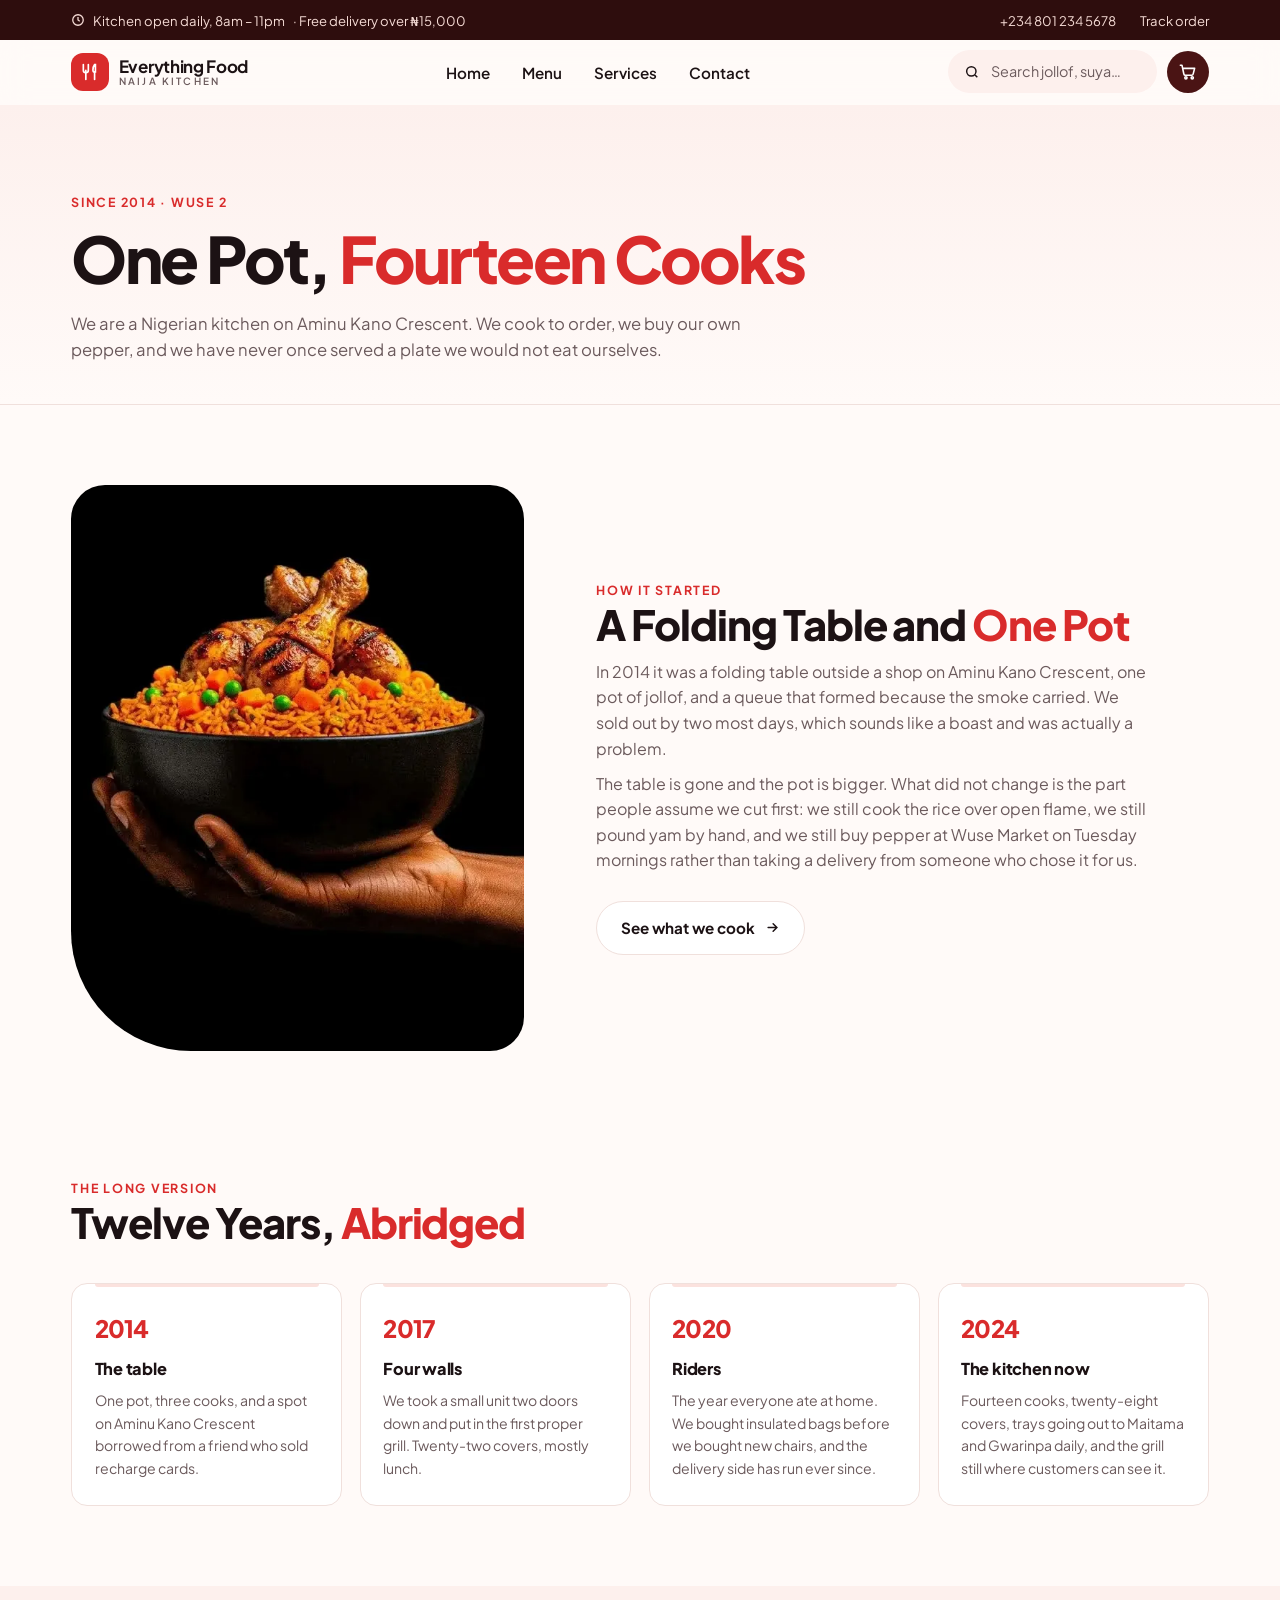
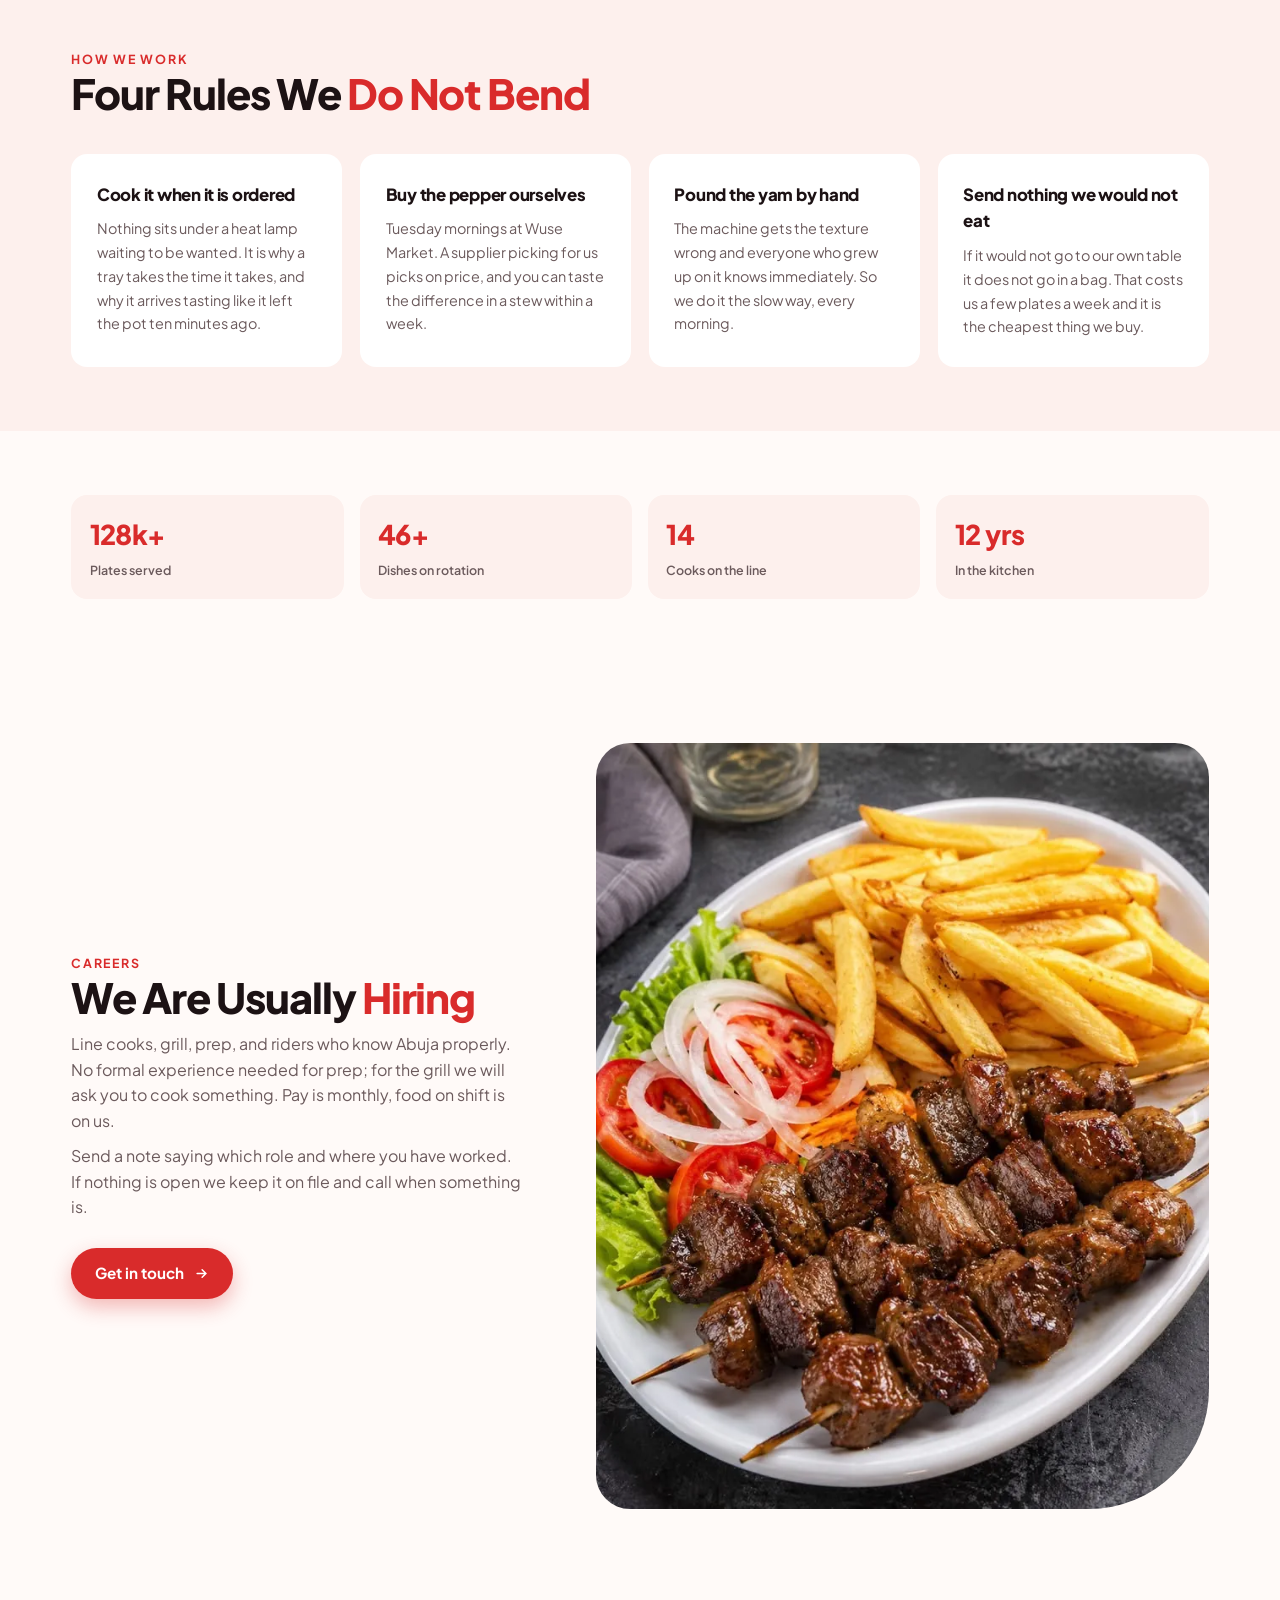
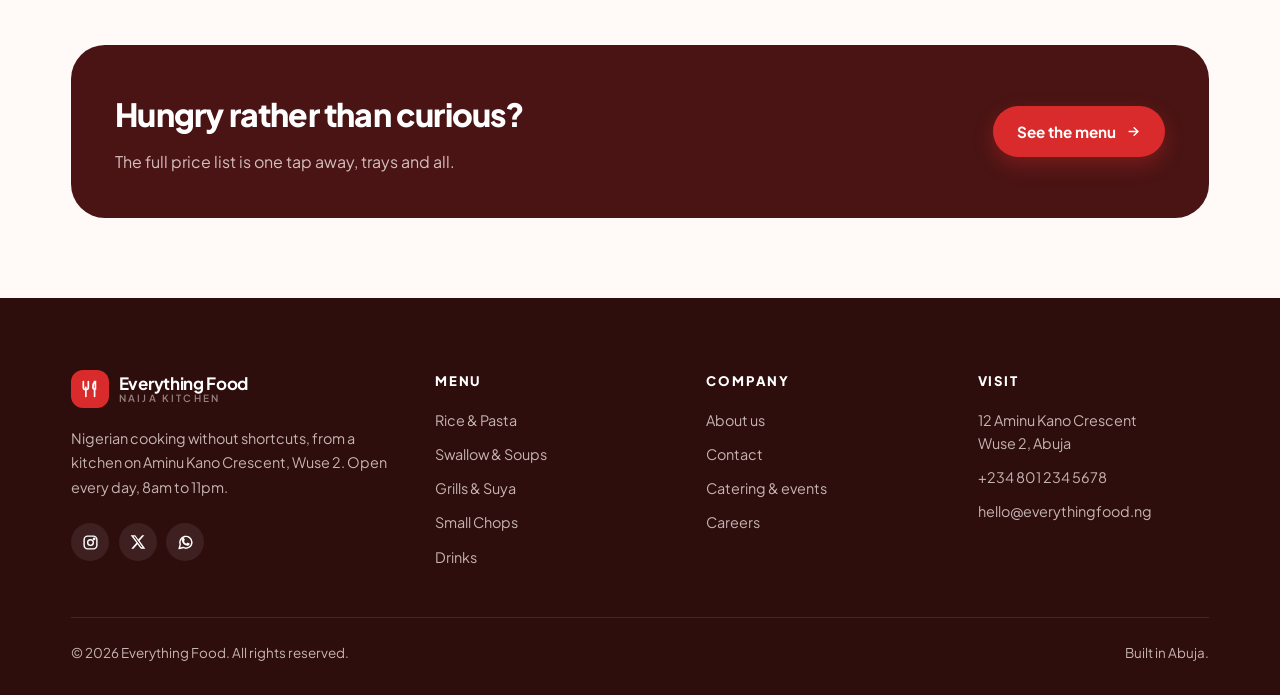
==== about.html @ 498abb77 "Add About and Contact pages, fix the story section on tablets The story photo is a lit bowl on a dar" ====
<!DOCTYPE html>
<html lang="en" class="no-js">
<head>
<meta charset="utf-8">
<meta name="viewport" content="width=device-width, initial-scale=1">
<title>About — Everything Food, Wuse 2 Abuja</title>
<meta name="description" content="Everything Food began in 2014 as one pot of jollof on a folding table in Wuse 2. Twelve years, fourteen cooks, and the same four rules.">
<meta name="theme-color" content="#2E0D0D">
<link rel="icon" href="/favicon.svg" type="image/svg+xml">
<link rel="canonical" href="https://everything-food-eta.vercel.app/about">

<meta property="og:type" content="website">
<meta property="og:title" content="About — Everything Food, Wuse 2 Abuja">
<meta property="og:description" content="Everything Food began in 2014 as one pot of jollof on a folding table in Wuse 2. Twelve years, fourteen cooks, and the same four rules.">
<meta property="og:image" content="/assets/img/jollof-bowl-hands.webp">
<meta name="twitter:card" content="summary_large_image">

<link rel="preload" as="font" type="font/woff2" href="/assets/font/plus-jakarta-sans.woff2" crossorigin>
<link rel="stylesheet" href="/assets/css/style.css?v=4">
<script>document.documentElement.classList.remove('no-js');</script>
</head>
<body>
<a class="skip-link" href="#main">Skip to content</a>
<div class="progress" id="progress" aria-hidden="true"></div>

<!-- ============================ Top strip ============================ -->
<div class="topbar">
  <div class="shell topbar__inner">
    <p class="topbar__note">
      <svg width="14" height="14" viewBox="0 0 24 24" fill="none" stroke="currentColor" stroke-width="2.2" aria-hidden="true"><circle cx="12" cy="12" r="9"/><path d="M12 7v5l3 2"/></svg>
      Kitchen open daily, 8am – 11pm<span class="topbar__extra"> · Free delivery over ₦15,000</span>
    </p>
    <ul class="topbar__links">
      <li><a href="tel:+2348012345678">+234 801 234 5678</a></li>
      <li><a href="/contact">Track order</a></li>
    </ul>
  </div>
</div>

<!-- ============================ Header ============================ -->
<header class="site-header" id="header">
  <div class="shell site-header__inner">
    <a class="brand" href="/" aria-label="Everything Food, home">
      <span class="brand__mark" aria-hidden="true">
        <svg width="20" height="20" viewBox="0 0 24 24" fill="none" stroke="currentColor" stroke-width="2" stroke-linecap="round"><path d="M4 3v7a3 3 0 0 0 6 0V3M7 10v11"/><path d="M17.5 3C16 5 15.5 7 15.5 9.5c0 1.4.9 2.5 2 2.5h1V3z"/><path d="M17.5 12v9"/></svg>
      </span>
      <span class="brand__text">
        <b>Everything Food</b>
        <span>Naija Kitchen</span>
      </span>
    </a>

    <nav class="nav" aria-label="Primary">
      <ul class="nav__list">
        <li><a class="nav__link" href="/" data-nav aria-current="false">Home</a></li>
        <li><a class="nav__link" href="/menu" data-nav>Menu</a></li>
        <li><a class="nav__link" href="/#services" data-nav>Services</a></li>
        <li><a class="nav__link" href="/contact" data-nav>Contact</a></li>
      </ul>
    </nav>

    <div class="header__tools">
      <div class="search">
        <svg width="16" height="16" viewBox="0 0 24 24" fill="none" stroke="currentColor" stroke-width="2.2" aria-hidden="true"><circle cx="11" cy="11" r="7"/><path d="m20 20-3.5-3.5"/></svg>
        <label class="sr-only" for="q">Search the menu</label>
        <input id="q" type="search" placeholder="Search jollof, suya…" autocomplete="off">
      </div>

      <button class="icon-btn" id="cart" type="button" aria-label="Cart, 0 items">
        <svg width="19" height="19" viewBox="0 0 24 24" fill="none" stroke="currentColor" stroke-width="2" stroke-linecap="round" stroke-linejoin="round" aria-hidden="true"><path d="M3 4h2l2.4 11.2a2 2 0 0 0 2 1.6h7.7a2 2 0 0 0 2-1.5L21 8H6"/><circle cx="10" cy="20" r="1.4"/><circle cx="18" cy="20" r="1.4"/></svg>
        <span class="cart-count" id="cart-count" aria-hidden="true">0</span>
      </button>

      <button class="burger" id="burger" type="button" aria-label="Menu" aria-expanded="false" aria-controls="drawer"><span></span></button>
    </div>
  </div>
</header>

<div class="drawer-scrim" id="scrim" hidden></div>
<aside class="drawer" id="drawer" aria-label="Mobile navigation" aria-hidden="true">
  <a class="brand" href="/">
    <span class="brand__mark" aria-hidden="true">
      <svg width="20" height="20" viewBox="0 0 24 24" fill="none" stroke="currentColor" stroke-width="2" stroke-linecap="round"><path d="M4 3v7a3 3 0 0 0 6 0V3M7 10v11"/><path d="M17.5 3C16 5 15.5 7 15.5 9.5c0 1.4.9 2.5 2 2.5h1V3z"/><path d="M17.5 12v9"/></svg>
    </span>
    <span class="brand__text"><b>Everything Food</b><span>Naija Kitchen</span></span>
  </a>
  <nav class="drawer__list" aria-label="Mobile">
    <a href="/">Home</a>
    <a href="/menu">Menu</a>
    <a href="/#popular">Popular</a>
    <a href="/#services">Services</a>
    <a href="/contact">Contact</a>
  </nav>
  <a class="btn btn--primary" href="/menu" style="margin-top:1.75rem">
    Order now
    <svg class="arrow" width="15" height="15" viewBox="0 0 24 24" fill="none" stroke="currentColor" stroke-width="2.4" stroke-linecap="round" aria-hidden="true"><path d="M5 12h13M13 6l6 6-6 6"/></svg>
  </a>
</aside>


<main id="main">

<section class="page-head">
  <div class="shell">
    <p class="eyebrow reveal">Since 2014 · Wuse 2</p>
    <h1 class="page-head__title reveal" style="--reveal-delay:60ms">One Pot, <em>Fourteen Cooks</em></h1>
    <p class="page-head__sub reveal" style="--reveal-delay:120ms">
      We are a Nigerian kitchen on Aminu Kano Crescent. We cook to order, we buy our own
      pepper, and we have never once served a plate we would not eat ourselves.
    </p>
  </div>
</section>

<section class="split">
  <div class="shell split__grid">
    <div class="split__media reveal">
      <img src="/assets/img/jollof-bowl-hands.webp" alt="Two hands presenting a bowl of jollof rice topped with chicken" width="800" height="1000" loading="lazy" decoding="async">
    </div>
    <div>
      <p class="eyebrow reveal">How it started</p>
      <h2 class="section-title reveal" style="--reveal-delay:60ms">A Folding Table and <em>One Pot</em></h2>
      <p class="section-sub reveal" style="--reveal-delay:100ms">
        In 2014 it was a folding table outside a shop on Aminu Kano Crescent, one pot of
        jollof, and a queue that formed because the smoke carried. We sold out by two most
        days, which sounds like a boast and was actually a problem.
      </p>
      <p class="section-sub reveal" style="--reveal-delay:140ms">
        The table is gone and the pot is bigger. What did not change is the part people
        assume we cut first: we still cook the rice over open flame, we still pound yam by
        hand, and we still buy pepper at Wuse Market on Tuesday mornings rather than taking
        a delivery from someone who chose it for us.
      </p>
      <a class="btn btn--outline reveal" href="/menu" style="--reveal-delay:180ms;margin-top:1.75rem">
        See what we cook <svg class="arrow" width="15" height="15" viewBox="0 0 24 24" fill="none" stroke="currentColor" stroke-width="2.4" stroke-linecap="round" aria-hidden="true"><path d="M5 12h13M13 6l6 6-6 6"/></svg>
      </a>
    </div>
  </div>
</section>

<section class="timeline-wrap">
  <div class="shell">
    <div class="section-head reveal">
      <div>
        <p class="eyebrow">The long version</p>
        <h2 class="section-title">Twelve Years, <em>Abridged</em></h2>
      </div>
    </div>

    <ol class="timeline">
      <li class="timeline__item reveal">
        <span class="timeline__year">2014</span>
        <h3>The table</h3>
        <p>One pot, three cooks, and a spot on Aminu Kano Crescent borrowed from a friend who sold recharge cards.</p>
      </li>
      <li class="timeline__item reveal" style="--reveal-delay:70ms">
        <span class="timeline__year">2017</span>
        <h3>Four walls</h3>
        <p>We took a small unit two doors down and put in the first proper grill. Twenty-two covers, mostly lunch.</p>
      </li>
      <li class="timeline__item reveal" style="--reveal-delay:140ms">
        <span class="timeline__year">2020</span>
        <h3>Riders</h3>
        <p>The year everyone ate at home. We bought insulated bags before we bought new chairs, and the delivery side has run ever since.</p>
      </li>
      <li class="timeline__item reveal" style="--reveal-delay:210ms">
        <span class="timeline__year">2024</span>
        <h3>The kitchen now</h3>
        <p>Fourteen cooks, twenty-eight covers, trays going out to Maitama and Gwarinpa daily, and the grill still where customers can see it.</p>
      </li>
    </ol>
  </div>
</section>

<section class="values">
  <div class="shell">
    <div class="section-head reveal">
      <div>
        <p class="eyebrow">How we work</p>
        <h2 class="section-title">Four Rules We <em>Do Not Bend</em></h2>
      </div>
    </div>

    <div class="values__grid">
      <article class="value reveal">
        <h3>Cook it when it is ordered</h3>
        <p>Nothing sits under a heat lamp waiting to be wanted. It is why a tray takes the time it takes, and why it arrives tasting like it left the pot ten minutes ago.</p>
      </article>
      <article class="value reveal" style="--reveal-delay:70ms">
        <h3>Buy the pepper ourselves</h3>
        <p>Tuesday mornings at Wuse Market. A supplier picking for us picks on price, and you can taste the difference in a stew within a week.</p>
      </article>
      <article class="value reveal" style="--reveal-delay:140ms">
        <h3>Pound the yam by hand</h3>
        <p>The machine gets the texture wrong and everyone who grew up on it knows immediately. So we do it the slow way, every morning.</p>
      </article>
      <article class="value reveal" style="--reveal-delay:210ms">
        <h3>Send nothing we would not eat</h3>
        <p>If it would not go to our own table it does not go in a bag. That costs us a few plates a week and it is the cheapest thing we buy.</p>
      </article>
    </div>
  </div>
</section>

<section class="numbers">
  <div class="shell">
    <div class="stats stats--wide">
      <div class="stat reveal"><b data-count="128" data-suffix="k+">0</b><span>Plates served</span></div>
      <div class="stat reveal" style="--reveal-delay:70ms"><b data-count="46" data-suffix="+">0</b><span>Dishes on rotation</span></div>
      <div class="stat reveal" style="--reveal-delay:140ms"><b data-count="14" data-suffix="">0</b><span>Cooks on the line</span></div>
      <div class="stat reveal" style="--reveal-delay:210ms"><b data-count="12" data-suffix=" yrs">0</b><span>In the kitchen</span></div>
    </div>
  </div>
</section>

<section class="split split--flip" id="careers">
  <div class="shell split__grid">
    <div class="split__media reveal">
      <img src="/assets/img/suya-skewers.webp" alt="Beef suya skewers plated with chips, onion and fresh salad" width="800" height="985" loading="lazy" decoding="async">
    </div>
    <div>
      <p class="eyebrow reveal">Careers</p>
      <h2 class="section-title reveal" style="--reveal-delay:60ms">We Are Usually <em>Hiring</em></h2>
      <p class="section-sub reveal" style="--reveal-delay:100ms">
        Line cooks, grill, prep, and riders who know Abuja properly. No formal experience
        needed for prep; for the grill we will ask you to cook something. Pay is monthly,
        food on shift is on us.
      </p>
      <p class="section-sub reveal" style="--reveal-delay:140ms">
        Send a note saying which role and where you have worked. If nothing is open we keep
        it on file and call when something is.
      </p>
      <a class="btn btn--primary reveal" href="/contact" style="--reveal-delay:180ms;margin-top:1.75rem">
        Get in touch <svg class="arrow" width="15" height="15" viewBox="0 0 24 24" fill="none" stroke="currentColor" stroke-width="2.4" stroke-linecap="round" aria-hidden="true"><path d="M5 12h13M13 6l6 6-6 6"/></svg>
      </a>
    </div>
  </div>
</section>

<section class="cta-band">
  <div class="shell">
    <div class="cta-band__panel reveal">
      <div>
        <h2>Hungry rather than curious?</h2>
        <p>The full price list is one tap away, trays and all.</p>
      </div>
      <a class="btn btn--primary" href="/menu">See the menu <svg class="arrow" width="15" height="15" viewBox="0 0 24 24" fill="none" stroke="currentColor" stroke-width="2.4" stroke-linecap="round" aria-hidden="true"><path d="M5 12h13M13 6l6 6-6 6"/></svg></a>
    </div>
  </div>
</section>

</main>

<!-- ============================ Footer ============================ -->
<footer class="site-footer">
  <div class="shell">
    <div class="footer__grid">
      <div class="footer">
        <a class="brand" href="/">
          <span class="brand__mark" aria-hidden="true">
            <svg width="20" height="20" viewBox="0 0 24 24" fill="none" stroke="currentColor" stroke-width="2" stroke-linecap="round"><path d="M4 3v7a3 3 0 0 0 6 0V3M7 10v11"/><path d="M17.5 3C16 5 15.5 7 15.5 9.5c0 1.4.9 2.5 2 2.5h1V3z"/><path d="M17.5 12v9"/></svg>
          </span>
          <span class="brand__text"><b>Everything Food</b><span>Naija Kitchen</span></span>
        </a>
        <p class="footer__about">Nigerian cooking without shortcuts, from a kitchen on Aminu Kano Crescent, Wuse 2. Open every day, 8am to 11pm.</p>
        <div class="socials">
          <a href="#" aria-label="Everything Food on Instagram"><svg width="17" height="17" viewBox="0 0 24 24" fill="none" stroke="currentColor" stroke-width="2" aria-hidden="true"><rect x="3" y="3" width="18" height="18" rx="5"/><circle cx="12" cy="12" r="4"/><circle cx="17.2" cy="6.8" r="1"/></svg></a>
          <a href="#" aria-label="Everything Food on X"><svg width="16" height="16" viewBox="0 0 24 24" fill="currentColor" aria-hidden="true"><path d="M18.2 2h3.3l-7.2 8.3L23 22h-6.6l-5.2-6.8L5.2 22H1.9l7.7-8.8L1 2h6.8l4.7 6.2zm-1.2 18h1.8L7.1 3.9H5.2z"/></svg></a>
          <a href="#" aria-label="Everything Food on WhatsApp"><svg width="17" height="17" viewBox="0 0 24 24" fill="none" stroke="currentColor" stroke-width="2" stroke-linecap="round" stroke-linejoin="round" aria-hidden="true"><path d="M21 11.5a8.4 8.4 0 0 1-12.3 7.5L3 20.5l1.6-5.5A8.5 8.5 0 1 1 21 11.5z"/><path d="M8.6 9.2c.3 2.6 2.8 5 5.4 5.4l1-1.4 1.8.9c-.3 1.2-1.6 1.6-2.8 1.3-3-.7-5.5-3.2-6.2-6.2-.3-1.2.1-2.5 1.3-2.8l.9 1.8z"/></svg></a>
        </div>
      </div>

      <div class="footer">
        <h4>Menu</h4>
        <nav class="footer__links" aria-label="Menu categories">
          <a href="/menu#rice">Rice &amp; Pasta</a>
          <a href="/menu#soups">Swallow &amp; Soups</a>
          <a href="/menu#protein">Grills &amp; Suya</a>
          <a href="/menu#pastries">Small Chops</a>
          <a href="/menu#drinks">Drinks</a>
        </nav>
      </div>

      <div class="footer">
        <h4>Company</h4>
        <nav class="footer__links" aria-label="Company">
          <a href="/about">About us</a>
          <a href="/contact">Contact</a>
          <a href="/contact#catering">Catering &amp; events</a>
          <a href="/about#careers">Careers</a>
        </nav>
      </div>

      <div class="footer">
        <h4>Visit</h4>
        <div class="footer__links">
          <span>12 Aminu Kano Crescent<br>Wuse 2, Abuja</span>
          <a href="tel:+2348012345678">+234 801 234 5678</a>
          <a href="mailto:hello@everythingfood.ng">hello@everythingfood.ng</a>
        </div>
      </div>
    </div>

    <div class="footer__base">
      <span>© <span id="year">2026</span> Everything Food. All rights reserved.</span>
      <span>Built in Abuja.</span>
    </div>
  </div>
</footer>

<div class="toast" id="toast" role="status" aria-live="polite"><span class="dot" aria-hidden="true"></span><span id="toast-text"></span></div>

<button class="to-top" id="to-top" type="button" aria-label="Back to top">
  <svg width="17" height="17" viewBox="0 0 24 24" fill="none" stroke="currentColor" stroke-width="2.4" stroke-linecap="round" aria-hidden="true"><path d="M12 19V6M6 12l6-6 6 6"/></svg>
</button>


<div class="toast" id="toast" role="status" aria-live="polite"><span class="dot" aria-hidden="true"></span><span id="toast-text"></span></div>

<button class="to-top" id="to-top" type="button" aria-label="Back to top">
  <svg width="17" height="17" viewBox="0 0 24 24" fill="none" stroke="currentColor" stroke-width="2.4" stroke-linecap="round" aria-hidden="true"><path d="M12 19V6M6 12l6-6 6 6"/></svg>
</button>

<script src="/assets/js/main.js?v=4" defer></script>
</body>
</html>
---- assets/css/style.css ----
/* ==========================================================================
   Everything Food — design system
   ========================================================================== */

/* ---------- Font: self-hosted so there is no third-party request on the
   critical path, and no FOUT from a stylesheet that has to be fetched first. --- */
@font-face {
  font-family: "Plus Jakarta Sans";
  src: url("/assets/font/plus-jakarta-sans.woff2") format("woff2-variations");
  font-weight: 200 800;
  font-style: normal;
  font-display: swap;
}

:root {
  /* Brand */
  --maroon-900: #2E0D0D;
  --maroon-800: #4A1414;
  --maroon-700: #5E1B1B;
  --red-600:    #D92B2B;
  --red-500:    #E8422F;
  --red-100:    #FBE2DE;
  --red-50:     #FDF0ED;

  --cream:      #FFFAF8;
  --paper:      #FFFFFF;
  --ink:        #1C1214;
  --ink-soft:   #6B5A5C;
  --line:       #F0E0DC;
  --gold:       #F2A007;

  /* Type */
  --font: "Plus Jakarta Sans", ui-sans-serif, system-ui, -apple-system, "Segoe UI", sans-serif;

  /* Spacing / shape */
  --gutter: clamp(1rem, 4vw, 3.5rem);
  --maxw: 1240px;
  --r-sm: 10px;
  --r-md: 16px;
  --r-lg: 24px;
  --r-xl: 34px;

  --shadow-sm: 0 1px 2px rgba(46, 13, 13, .06), 0 2px 8px rgba(46, 13, 13, .05);
  --shadow-md: 0 8px 24px rgba(46, 13, 13, .10);
  --shadow-lg: 0 24px 60px rgba(46, 13, 13, .18);

  /* Motion — strong curves; built-in easings are too weak for deliberate motion */
  --ease-out:    cubic-bezier(0.23, 1, 0.32, 1);
  --ease-in-out: cubic-bezier(0.77, 0, 0.175, 1);
  --ease-drawer: cubic-bezier(0.32, 0.72, 0, 1);

  --t-press:  140ms;
  --t-hover:  220ms;
  --t-pop:    200ms;
  --t-panel:  320ms;
  --t-reveal: 520ms;
}

/* ---------- Reset ---------- */
*, *::before, *::after { box-sizing: border-box; }
html { -webkit-text-size-adjust: 100%; scroll-behavior: smooth; }
body {
  margin: 0;
  font-family: var(--font);
  font-size: 16px;
  line-height: 1.6;
  color: var(--ink);
  background: var(--cream);
  -webkit-font-smoothing: antialiased;
  overflow-x: hidden;
}
img, video, canvas { max-width: 100%; display: block; }
img { height: auto; }
button, input { font: inherit; color: inherit; }
button { border: 0; background: none; cursor: pointer; }
a { color: inherit; text-decoration: none; }
h1, h2, h3, h4, p { margin: 0; }
ul, ol { margin: 0; padding: 0; list-style: none; }

:focus-visible {
  outline: 3px solid var(--red-500);
  outline-offset: 3px;
  border-radius: 4px;
}

.skip-link {
  position: fixed; top: 0; left: 50%;
  z-index: 200;
  padding: .7rem 1.25rem;
  background: var(--maroon-800); color: #fff;
  border-radius: 0 0 var(--r-sm) var(--r-sm);
  transform: translate(-50%, -110%);
  transition: transform var(--t-pop) var(--ease-out);
}
.skip-link:focus-visible { transform: translate(-50%, 0); }

.sr-only {
  position: absolute; width: 1px; height: 1px;
  padding: 0; margin: -1px; overflow: hidden;
  clip-path: inset(50%); white-space: nowrap;
}

/* ---------- Layout ---------- */
.shell { width: 100%; max-width: var(--maxw); margin-inline: auto; padding-inline: var(--gutter); }
section { position: relative; }

.eyebrow {
  font-size: .78rem; font-weight: 700; letter-spacing: .14em;
  text-transform: uppercase; color: var(--red-600);
}
.section-head { display: flex; align-items: flex-end; justify-content: space-between; gap: 1.5rem; flex-wrap: wrap; }
.section-title {
  font-size: clamp(1.7rem, 3.4vw, 2.6rem);
  font-weight: 800; letter-spacing: -.025em; line-height: 1.15;
}
.section-title em { font-style: normal; color: var(--red-600); }
.section-sub { color: var(--ink-soft); max-width: 46ch; margin-top: .6rem; }

/* ---------- Buttons ---------- */
.btn {
  display: inline-flex; align-items: center; gap: .6rem;
  padding: .85rem 1.5rem;
  border-radius: 999px;
  font-weight: 700; font-size: .95rem;
  transition: transform var(--t-press) var(--ease-out),
              background-color var(--t-hover) ease,
              box-shadow var(--t-hover) ease,
              color var(--t-hover) ease;
}
.btn:active { transform: scale(.97); }
.btn--primary { background: var(--red-600); color: #fff; box-shadow: 0 8px 20px rgba(217, 43, 43, .32); }
.btn--ghost { border: 1.5px solid rgba(255,255,255,.38); color: #fff; }
.btn--outline { border: 1.5px solid var(--line); background: var(--paper); color: var(--ink); }
.btn .arrow { transition: transform var(--t-hover) var(--ease-out); }

@media (hover: hover) and (pointer: fine) {
  .btn--primary:hover { background: var(--red-500); box-shadow: 0 12px 28px rgba(217, 43, 43, .40); }
  .btn--ghost:hover { background: rgba(255,255,255,.14); border-color: rgba(255,255,255,.7); }
  .btn--outline:hover { border-color: var(--red-600); color: var(--red-600); }
  .btn:hover .arrow { transform: translateX(3px); }
}

/* ==========================================================================
   Top strip + header
   ========================================================================== */
.topbar {
  background: var(--maroon-900); color: #F6DCD6;
  font-size: .82rem;
}
.topbar__inner { display: flex; align-items: center; justify-content: space-between; gap: 1rem; min-height: 40px; }
.topbar__note { display: flex; align-items: center; gap: .5rem; }
.topbar__links { display: flex; gap: 1.5rem; }
.topbar a { transition: color var(--t-hover) ease; }
@media (hover: hover) and (pointer: fine) { .topbar a:hover { color: #fff; } }

.site-header {
  position: sticky; top: 0; z-index: 90;
  padding-block: .65rem;
  background: rgba(255, 250, 248, .82);
  backdrop-filter: blur(14px);
  -webkit-backdrop-filter: blur(14px);
  border-bottom: 1px solid transparent;
  transition: box-shadow var(--t-panel) var(--ease-out),
              border-color var(--t-panel) ease,
              background-color var(--t-panel) ease;
}
.site-header.is-stuck {
  box-shadow: 0 6px 24px rgba(46, 13, 13, .07);
  border-bottom-color: var(--line);
  background: rgba(255, 250, 248, .94);
}
.site-header__inner { display: flex; align-items: center; gap: 1.5rem; }

.brand { display: inline-flex; align-items: center; gap: .6rem; font-weight: 800; letter-spacing: -.02em; }
.brand__mark {
  width: 38px; height: 38px; flex: none;
  display: grid; place-items: center;
  background: var(--red-600); color: #fff;
  border-radius: 12px;
  font-size: 1.1rem;
  transition: transform var(--t-hover) var(--ease-out);
}
.brand__text { display: flex; flex-direction: column; line-height: 1.05; }
.brand__text b { font-size: 1.06rem; }
.brand__text span { font-size: .62rem; letter-spacing: .22em; text-transform: uppercase; color: var(--ink-soft); font-weight: 600; }
@media (hover: hover) and (pointer: fine) { .brand:hover .brand__mark { transform: rotate(-8deg) scale(1.06); } }

.nav { margin-inline: auto; }
.nav__list { display: flex; gap: 2rem; }
.nav__link {
  position: relative; font-weight: 600; font-size: .95rem; padding-block: .35rem;
  transition: color var(--t-hover) ease;
}
.nav__link::after {
  content: ""; position: absolute; left: 0; right: 0; bottom: 0; height: 2px;
  background: var(--red-600); border-radius: 2px;
  transform: scaleX(0); transform-origin: left;
  transition: transform var(--t-hover) var(--ease-out);
}
.nav__link[aria-current="true"] { color: var(--red-600); }
.nav__link[aria-current="true"]::after { transform: scaleX(1); }
@media (hover: hover) and (pointer: fine) {
  .nav__link:hover { color: var(--red-600); }
  .nav__link:hover::after { transform: scaleX(1); }
}

.header__tools { display: flex; align-items: center; gap: .6rem; }
.search {
  display: flex; align-items: center; gap: .55rem;
  background: var(--red-50);
  border: 1px solid transparent;
  border-radius: 999px;
  padding: .5rem .95rem;
  transition: border-color var(--t-hover) ease, background-color var(--t-hover) ease;
}
.search:focus-within { border-color: var(--red-100); background: var(--paper); }
.search input { border: 0; background: none; outline: none; width: 9.5rem; font-size: .9rem; }
.search input::placeholder { color: var(--ink-soft); }

.icon-btn {
  position: relative;
  width: 42px; height: 42px; flex: none;
  display: grid; place-items: center;
  border-radius: 50%;
  background: var(--maroon-800); color: #fff;
  transition: transform var(--t-press) var(--ease-out), background-color var(--t-hover) ease;
}
.icon-btn:active { transform: scale(.94); }
@media (hover: hover) and (pointer: fine) { .icon-btn:hover { background: var(--red-600); } }

.cart-count {
  position: absolute; top: -3px; right: -3px;
  min-width: 19px; height: 19px; padding-inline: 4px;
  display: grid; place-items: center;
  background: var(--gold); color: var(--maroon-900);
  border-radius: 999px;
  font-size: .68rem; font-weight: 800;
  transform: scale(0);
  transition: transform var(--t-pop) var(--ease-out);
}
.cart-count.is-on { transform: scale(1); }
.cart-count.is-bumped { transform: scale(1.32); }

.burger { display: none; width: 42px; height: 42px; place-items: center; border-radius: 12px; background: var(--red-50); }
.burger span, .burger span::before, .burger span::after {
  content: ""; display: block;
  width: 18px; height: 2px; border-radius: 2px; background: var(--ink);
  transition: transform var(--t-panel) var(--ease-out), opacity 150ms ease;
}
.burger span::before { transform: translateY(-6px); }
.burger span::after  { transform: translateY(4px); }
.burger[aria-expanded="true"] span { transform: rotate(45deg); }
.burger[aria-expanded="true"] span::before { opacity: 0; }
.burger[aria-expanded="true"] span::after  { transform: rotate(-90deg) translateX(-4px); }

/* Mobile drawer */
.drawer-scrim {
  position: fixed; inset: 0; z-index: 95;
  background: rgba(46, 13, 13, .5);
  opacity: 0; visibility: hidden;
  transition: opacity var(--t-panel) ease, visibility var(--t-panel);
}
.drawer-scrim.is-open { opacity: 1; visibility: visible; }
.drawer {
  position: fixed; top: 0; right: 0; bottom: 0; z-index: 96;
  width: min(84vw, 340px);
  padding: 1.6rem var(--gutter);
  background: var(--paper);
  box-shadow: var(--shadow-lg);
  transform: translateX(100%);
  visibility: hidden;
  transition: transform var(--t-panel) var(--ease-drawer), visibility var(--t-panel);
}
.drawer.is-open { transform: translateX(0); visibility: visible; }
.drawer__list { display: flex; flex-direction: column; gap: .35rem; margin-top: 2.2rem; }
.drawer__list a {
  padding: .85rem .25rem;
  font-size: 1.15rem; font-weight: 700;
  border-bottom: 1px solid var(--line);
  transition: color var(--t-hover) ease, transform var(--t-hover) var(--ease-out);
}
@media (hover: hover) and (pointer: fine) { .drawer__list a:hover { color: var(--red-600); transform: translateX(4px); } }

/* ==========================================================================
   Hero
   ========================================================================== */
.hero {
  position: relative;
  min-height: min(92vh, 780px);
  display: flex; align-items: center;
  padding-block: clamp(3rem, 8vw, 6rem);
  overflow: hidden;
  background: var(--maroon-900);
  isolation: isolate;
}
.hero__media { position: absolute; inset: 0; z-index: -2; }
.hero__media video, .hero__media img {
  width: 100%; height: 100%; object-fit: cover;
  transform: scale(1.06);
}
.hero__scrim {
  position: absolute; inset: 0; z-index: -1;
  background:
    linear-gradient(100deg, rgba(30, 8, 8, .94) 0%, rgba(46, 13, 13, .84) 38%, rgba(46, 13, 13, .34) 72%, rgba(46, 13, 13, .55) 100%);
}
.hero__inner { display: grid; grid-template-columns: minmax(0, 1fr) auto; gap: 3rem; align-items: center; width: 100%; }
.hero__copy { max-width: 36rem; color: #fff; }
.hero .eyebrow { color: #F7B7AC; }
.hero__title {
  margin-top: .9rem;
  font-size: clamp(2.35rem, 5.8vw, 4.6rem);
  font-weight: 800; line-height: 1.02; letter-spacing: -.035em;
  text-wrap: balance;
}
.hero__title em { font-style: normal; color: var(--red-500); }
.hero__text { margin-top: 1.25rem; color: rgba(255, 245, 242, .8); font-size: 1.04rem; max-width: 42ch; }
.hero__actions { display: flex; align-items: center; gap: .9rem; margin-top: 2rem; flex-wrap: wrap; }

.play {
  display: inline-flex; align-items: center; gap: .75rem;
  color: #fff; font-weight: 600; font-size: .92rem;
}
.play__disc {
  width: 46px; height: 46px; flex: none;
  display: grid; place-items: center;
  border-radius: 50%;
  background: rgba(255,255,255,.14);
  border: 1.5px solid rgba(255,255,255,.4);
  transition: transform var(--t-press) var(--ease-out), background-color var(--t-hover) ease;
}
.play:active .play__disc { transform: scale(.94); }
@media (hover: hover) and (pointer: fine) { .play:hover .play__disc { background: var(--red-600); border-color: var(--red-600); } }

/* Floating dish chips */
.hero__chips { display: flex; gap: .85rem; margin-top: 2.75rem; flex-wrap: wrap; }
.chip {
  display: flex; align-items: center; gap: .7rem;
  padding: .55rem .95rem .55rem .55rem;
  background: rgba(255, 250, 248, .1);
  border: 1px solid rgba(255,255,255,.16);
  backdrop-filter: blur(10px);
  -webkit-backdrop-filter: blur(10px);
  border-radius: 999px;
  color: #fff;
  transition: transform var(--t-hover) var(--ease-out), background-color var(--t-hover) ease;
}
.chip img { width: 42px; height: 42px; border-radius: 50%; object-fit: cover; flex: none; }
.chip b { display: block; font-size: .84rem; }
.chip span { font-size: .74rem; color: rgba(255,245,242,.72); }
@media (hover: hover) and (pointer: fine) { .chip:hover { transform: translateY(-4px); background: rgba(255, 250, 248, .18); } }

/* Service rail */
.services { display: flex; flex-direction: column; gap: .5rem; }
.service {
  display: flex; align-items: flex-start; gap: .9rem;
  padding: 1rem 1.15rem;
  width: 15.5rem;
  border-radius: var(--r-md);
  background: rgba(255, 250, 248, .08);
  border: 1px solid rgba(255,255,255,.14);
  backdrop-filter: blur(10px);
  -webkit-backdrop-filter: blur(10px);
  color: #fff;
  transition: transform var(--t-hover) var(--ease-out), background-color var(--t-hover) ease;
}
.service__icon { width: 34px; height: 34px; flex: none; display: grid; place-items: center; border-radius: 10px; background: var(--red-600); }
.service b { display: block; font-size: .93rem; }
.service p { font-size: .78rem; color: rgba(255,245,242,.7); line-height: 1.45; }
@media (hover: hover) and (pointer: fine) { .service:hover { transform: translateX(-6px); background: rgba(255, 250, 248, .15); } }

/* ---------- Marquee ---------- */
.ticker {
  background: var(--maroon-800); color: #F7D9D2;
  padding-block: .85rem;
  overflow: hidden;
  -webkit-mask-image: linear-gradient(90deg, transparent, #000 8%, #000 92%, transparent);
  mask-image: linear-gradient(90deg, transparent, #000 8%, #000 92%, transparent);
}
.ticker__track { display: flex; width: max-content; animation: ticker 32s linear infinite; }
.ticker__group { display: flex; gap: 3rem; padding-right: 3rem; align-items: center; }
.ticker__group span { display: inline-flex; align-items: center; gap: .85rem; font-weight: 700; font-size: .95rem; white-space: nowrap; }
.ticker__group span::after { content: "✦"; color: var(--red-500); }
@keyframes ticker { to { transform: translateX(-50%); } }
.ticker:hover .ticker__track { animation-play-state: paused; }

/* ==========================================================================
   Promo band
   ========================================================================== */
.promo { padding-block: clamp(3rem, 6vw, 5rem); }
.promo__grid { display: grid; grid-template-columns: 1.55fr 1fr; gap: 1.1rem; }
.promo__col { display: grid; gap: 1.1rem; }

.tile {
  position: relative; overflow: hidden;
  border-radius: var(--r-lg);
  min-height: 220px;
  display: flex; align-items: flex-end;
  isolation: isolate;
}
.tile--tall { min-height: 460px; }
.tile img {
  position: absolute; inset: 0; z-index: -2;
  width: 100%; height: 100%; object-fit: cover;
  transition: transform 600ms var(--ease-out);
}
.tile::before {
  content: ""; position: absolute; inset: 0; z-index: -1;
  background: linear-gradient(0deg, rgba(30,8,8,.88) 0%, rgba(30,8,8,.35) 52%, rgba(30,8,8,.08) 100%);
}
.tile__body { padding: clamp(1.25rem, 3vw, 2.25rem); color: #fff; }
.tile__tag {
  display: inline-block; margin-bottom: .7rem;
  padding: .3rem .8rem; border-radius: 999px;
  background: var(--red-600);
  font-size: .72rem; font-weight: 800; letter-spacing: .08em; text-transform: uppercase;
}
.tile h3 { font-size: clamp(1.35rem, 2.6vw, 2.1rem); font-weight: 800; letter-spacing: -.02em; line-height: 1.12; }
.tile p { font-size: .9rem; color: rgba(255,245,242,.78); margin-top: .4rem; max-width: 34ch; }
.tile__link {
  display: inline-flex; align-items: center; gap: .45rem;
  margin-top: 1rem; font-weight: 700; font-size: .88rem; color: #fff;
}
.tile__link .arrow { transition: transform var(--t-hover) var(--ease-out); }
@media (hover: hover) and (pointer: fine) {
  .tile:hover img { transform: scale(1.06); }
  .tile:hover .tile__link .arrow { transform: translateX(4px); }
}

/* ==========================================================================
   Product grid
   ========================================================================== */
.menu { padding-block: clamp(2rem, 5vw, 3.5rem); }
.filters { display: flex; gap: .5rem; flex-wrap: wrap; }
.filter {
  padding: .5rem 1.1rem; border-radius: 999px;
  border: 1.5px solid var(--line); background: var(--paper);
  font-size: .87rem; font-weight: 700; color: var(--ink-soft);
  transition: transform var(--t-press) var(--ease-out), color var(--t-hover) ease,
              border-color var(--t-hover) ease, background-color var(--t-hover) ease;
}
.filter:active { transform: scale(.96); }
.filter[aria-pressed="true"] { background: var(--maroon-800); border-color: var(--maroon-800); color: #fff; }
@media (hover: hover) and (pointer: fine) {
  .filter:not([aria-pressed="true"]):hover { border-color: var(--red-600); color: var(--red-600); }
}

.grid {
  display: grid;
  grid-template-columns: repeat(auto-fill, minmax(232px, 1fr));
  gap: 1.1rem;
  margin-top: 2rem;
}

.card {
  position: relative;
  display: flex; flex-direction: column;
  padding: 1rem 1rem 1.15rem;
  border-radius: var(--r-md);
  background: var(--red-50);
  transition: transform var(--t-hover) var(--ease-out), box-shadow var(--t-hover) ease;
}
.card--featured { background: var(--red-600); color: #fff; }
.card__media { position: relative; border-radius: var(--r-sm); overflow: hidden; aspect-ratio: 1 / 1; background: rgba(0,0,0,.04); }
.card__media img { width: 100%; height: 100%; object-fit: cover; transition: transform 500ms var(--ease-out); }
.card__fav {
  position: absolute; top: .55rem; right: .55rem;
  width: 32px; height: 32px; display: grid; place-items: center;
  border-radius: 50%; background: rgba(255,255,255,.9); color: var(--maroon-800);
  transition: transform var(--t-press) var(--ease-out), background-color var(--t-hover) ease, color var(--t-hover) ease;
}
.card__fav:active { transform: scale(.88); }
.card__fav[aria-pressed="true"] { background: var(--red-600); color: #fff; }
.card__title { margin-top: .85rem; font-size: 1rem; font-weight: 800; letter-spacing: -.01em; }
.card__rating { display: flex; align-items: center; gap: .35rem; margin-top: .3rem; font-size: .78rem; color: var(--ink-soft); }
.card--featured .card__rating { color: rgba(255,245,242,.82); }
.stars { color: var(--gold); letter-spacing: .05em; font-size: .82rem; }
.card__desc { margin-top: .5rem; font-size: .82rem; line-height: 1.5; color: var(--ink-soft); }
.card--featured .card__desc { color: rgba(255,245,242,.85); }
.card__foot { display: flex; align-items: center; justify-content: space-between; gap: .75rem; margin-top: auto; padding-top: 1rem; }
.card__price { font-size: 1.05rem; font-weight: 800; color: var(--red-600); }
.card--featured .card__price { color: #fff; }
.card__add {
  width: 36px; height: 36px; flex: none;
  display: grid; place-items: center;
  border-radius: 10px;
  background: var(--red-600); color: #fff;
  transition: transform var(--t-press) var(--ease-out), background-color var(--t-hover) ease;
}
.card--featured .card__add { background: #fff; color: var(--red-600); }
.card__add:active { transform: scale(.9); }
.card__add.is-added { background: var(--gold); color: var(--maroon-900); }
@media (hover: hover) and (pointer: fine) {
  .card:hover { transform: translateY(-6px); box-shadow: var(--shadow-md); }
  .card:hover .card__media img { transform: scale(1.07); }
  .card__add:hover { background: var(--red-500); }
  .card--featured .card__add:hover { background: rgba(255,255,255,.88); }
}

/* Cards hidden by a filter — fade + settle, never a hard cut */
.card.is-filtered { display: none; }

/* ==========================================================================
   Story
   ========================================================================== */
.story { padding-block: clamp(3.5rem, 7vw, 6rem); }
.story__grid { display: grid; grid-template-columns: .9fr 1.1fr; gap: clamp(2rem, 6vw, 5rem); align-items: center; }
.story__media { position: relative; }
.story__media img {
  width: 100%; aspect-ratio: 4 / 5; object-fit: cover;
  border-radius: var(--r-xl) var(--r-xl) var(--r-xl) 120px;
}
.badge {
  position: absolute;
  display: grid; place-items: center; text-align: center;
  border-radius: 50%;
  background: var(--red-600); color: #fff;
  box-shadow: var(--shadow-md);
}
.badge--spin {
  top: 8%; left: -6%;
  width: 104px; height: 104px;
  background: var(--maroon-800);
}
.badge--spin b { font-size: 1.5rem; font-weight: 800; line-height: 1; }
.badge--spin span { font-size: .6rem; letter-spacing: .12em; text-transform: uppercase; opacity: .8; }
.badge--float {
  bottom: 9%; right: -8%;
  width: 118px; height: 118px;
  animation: float 5.5s ease-in-out infinite;
}
.badge--float b { font-size: 1.35rem; font-weight: 800; line-height: 1; }
.badge--float span { font-size: .62rem; letter-spacing: .1em; text-transform: uppercase; opacity: .85; }
@keyframes float { 0%, 100% { transform: translateY(0); } 50% { transform: translateY(-10px); } }

.stats { display: grid; grid-template-columns: repeat(3, 1fr); gap: 1rem; margin-top: 2.25rem; }
.stat { padding: 1.1rem 1.15rem; border-radius: var(--r-md); background: var(--red-50); }
.stat b { display: block; font-size: 1.7rem; font-weight: 800; color: var(--red-600); letter-spacing: -.02em; }
.stat span { font-size: .78rem; color: var(--ink-soft); font-weight: 600; }

/* ==========================================================================
   Popular rail
   ========================================================================== */
.popular { padding-block: clamp(2rem, 5vw, 3rem) clamp(3rem, 6vw, 5rem); }
.rail-wrap { position: relative; margin-top: 2rem; }
.rail {
  display: flex; gap: 1.1rem;
  overflow-x: auto;
  scroll-snap-type: x mandatory;
  scroll-behavior: smooth;
  scrollbar-width: none;
  padding-bottom: .5rem;
  /* bleed to the viewport edge so the rail reads as continuous */
  margin-inline: calc(var(--gutter) * -1);
  padding-inline: var(--gutter);
}
.rail::-webkit-scrollbar { display: none; }
.dish {
  position: relative; flex: 0 0 clamp(210px, 26vw, 268px);
  scroll-snap-align: start;
  border-radius: var(--r-lg); overflow: hidden;
  aspect-ratio: 3 / 4;
  isolation: isolate;
  transition: transform var(--t-hover) var(--ease-out);
}
.dish img { position: absolute; inset: 0; z-index: -2; width: 100%; height: 100%; object-fit: cover; transition: transform 600ms var(--ease-out); }
.dish::before {
  content: ""; position: absolute; inset: 0; z-index: -1;
  background: linear-gradient(0deg, rgba(30,8,8,.9) 4%, rgba(30,8,8,.12) 62%);
}
.dish__body { position: absolute; inset: auto 0 0 0; padding: 1.15rem; color: #fff; }
.dish__body b { font-size: 1rem; font-weight: 800; }
.dish__meta { display: flex; align-items: center; justify-content: space-between; margin-top: .3rem; font-size: .84rem; }
.dish__price { font-weight: 800; }
.dish__cat { font-size: .72rem; color: rgba(255,245,242,.72); }
@media (hover: hover) and (pointer: fine) {
  .dish:hover { transform: translateY(-6px); }
  .dish:hover img { transform: scale(1.07); }
}

.rail-nav { display: flex; gap: .5rem; }
.rail-nav button {
  width: 42px; height: 42px; display: grid; place-items: center;
  border-radius: 50%; border: 1.5px solid var(--line); background: var(--paper);
  transition: transform var(--t-press) var(--ease-out), border-color var(--t-hover) ease,
              background-color var(--t-hover) ease, color var(--t-hover) ease, opacity var(--t-hover) ease;
}
.rail-nav button:active { transform: scale(.92); }
.rail-nav button[disabled] { opacity: .35; cursor: default; }
@media (hover: hover) and (pointer: fine) {
  .rail-nav button:not([disabled]):hover { background: var(--maroon-800); border-color: var(--maroon-800); color: #fff; }
}

/* ==========================================================================
   Testimonials
   ========================================================================== */
.voices { padding-block: clamp(3rem, 6vw, 5rem); background: var(--red-50); }
.voices__grid { display: grid; grid-template-columns: repeat(auto-fit, minmax(270px, 1fr)); gap: 1.1rem; margin-top: 2.25rem; }
.quote {
  padding: 1.75rem;
  border-radius: var(--r-md);
  background: var(--paper);
  transition: transform var(--t-hover) var(--ease-out), box-shadow var(--t-hover) ease;
}
.quote .stars { font-size: .95rem; }
.quote p { margin-top: .85rem; font-size: .95rem; line-height: 1.65; }
.quote footer { display: flex; align-items: center; gap: .75rem; margin-top: 1.4rem; }
.quote footer .avatar {
  width: 40px; height: 40px; display: grid; place-items: center; flex: none;
  border-radius: 50%; background: var(--maroon-800); color: #fff; font-weight: 800; font-size: .9rem;
}
.quote footer b { display: block; font-size: .9rem; }
.quote footer span { font-size: .78rem; color: var(--ink-soft); }
@media (hover: hover) and (pointer: fine) { .quote:hover { transform: translateY(-5px); box-shadow: var(--shadow-md); } }

/* ==========================================================================
   Newsletter + footer
   ========================================================================== */
.signup { padding-block: clamp(3rem, 6vw, 5rem); }
.signup__panel {
  position: relative; overflow: hidden;
  padding: clamp(2rem, 5vw, 3.5rem);
  border-radius: var(--r-xl);
  background: var(--maroon-800); color: #fff;
  display: grid; grid-template-columns: 1.15fr .85fr; gap: 2.5rem; align-items: center;
}
.signup__panel::after {
  content: ""; position: absolute; top: -40%; right: -8%;
  width: 380px; height: 380px; border-radius: 50%;
  background: radial-gradient(circle, rgba(217,43,43,.55), transparent 68%);
  pointer-events: none;
}
.signup h2 { font-size: clamp(1.6rem, 3.2vw, 2.4rem); font-weight: 800; letter-spacing: -.025em; line-height: 1.15; }
.signup p { margin-top: .7rem; color: rgba(255,245,242,.76); max-width: 42ch; }
.signup form { display: flex; gap: .6rem; position: relative; z-index: 1; flex-wrap: wrap; }
.signup input {
  flex: 1 1 12rem; min-width: 0;
  padding: .9rem 1.2rem; border-radius: 999px;
  border: 1.5px solid rgba(255,255,255,.22);
  background: rgba(255,255,255,.08); color: #fff;
  outline: none;
  transition: border-color var(--t-hover) ease, background-color var(--t-hover) ease;
}
.signup input::placeholder { color: rgba(255,245,242,.55); }
.signup input:focus { border-color: var(--red-500); background: rgba(255,255,255,.14); }
.form-note { margin-top: .85rem; font-size: .84rem; min-height: 1.2rem; color: #F7B7AC; opacity: 0; transform: translateY(-4px); transition: opacity var(--t-pop) var(--ease-out), transform var(--t-pop) var(--ease-out); }
.form-note.is-on { opacity: 1; transform: translateY(0); }

.site-footer { background: var(--maroon-900); color: rgba(255,245,242,.72); padding-block: clamp(3rem, 6vw, 4.5rem) 2rem; }
.footer__grid { display: grid; grid-template-columns: 1.4fr repeat(3, 1fr); gap: 2.5rem; }
.site-footer .brand { color: #fff; }
.site-footer .brand__text span { color: rgba(255,245,242,.5); }
.footer__about { margin-top: 1.1rem; font-size: .9rem; line-height: 1.7; max-width: 32ch; }
.footer h4 { color: #fff; font-size: .82rem; font-weight: 800; letter-spacing: .14em; text-transform: uppercase; margin-bottom: 1.1rem; }
.footer__links { display: flex; flex-direction: column; gap: .7rem; font-size: .9rem; }
.footer__links a { display: inline-block; transition: color var(--t-hover) ease, transform var(--t-hover) var(--ease-out); }
@media (hover: hover) and (pointer: fine) { .footer__links a:hover { color: #fff; transform: translateX(4px); } }
.socials { display: flex; gap: .6rem; margin-top: 1.5rem; }
.socials a {
  width: 38px; height: 38px; display: grid; place-items: center;
  border-radius: 50%; background: rgba(255,255,255,.08); color: #fff;
  transition: transform var(--t-hover) var(--ease-out), background-color var(--t-hover) ease;
}
@media (hover: hover) and (pointer: fine) { .socials a:hover { background: var(--red-600); transform: translateY(-3px); } }
.footer__base {
  margin-top: 3rem; padding-top: 1.5rem;
  border-top: 1px solid rgba(255,255,255,.1);
  display: flex; justify-content: space-between; gap: 1rem; flex-wrap: wrap;
  font-size: .84rem;
}

/* ==========================================================================
   Cart toast — transitions (not keyframes) so rapid adds retarget mid-flight
   ========================================================================== */
.toast {
  position: fixed; left: 50%; bottom: 1.5rem; z-index: 120;
  display: flex; align-items: center; gap: .75rem;
  padding: .85rem 1.35rem;
  border-radius: 999px;
  background: var(--maroon-900); color: #fff;
  box-shadow: var(--shadow-lg);
  font-size: .9rem; font-weight: 600;
  opacity: 0;
  transform: translate(-50%, 120%) scale(.96);
  transition: opacity var(--t-pop) var(--ease-out), transform var(--t-panel) var(--ease-out);
  pointer-events: none;
}
.toast.is-on { opacity: 1; transform: translate(-50%, 0) scale(1); }
.toast .dot { width: 8px; height: 8px; border-radius: 50%; background: var(--gold); flex: none; }

/* Scroll progress */
.progress {
  position: fixed; top: 0; left: 0; right: 0; height: 3px; z-index: 100;
  background: var(--red-600);
  transform: scaleX(0); transform-origin: left;
  will-change: transform;
}

/* Back to top */
.to-top {
  position: fixed; right: 1.25rem; bottom: 1.25rem; z-index: 80;
  width: 46px; height: 46px; display: grid; place-items: center;
  border-radius: 50%; background: var(--maroon-800); color: #fff;
  box-shadow: var(--shadow-md);
  opacity: 0; transform: translateY(12px) scale(.9);
  pointer-events: none;
  transition: opacity var(--t-pop) var(--ease-out), transform var(--t-pop) var(--ease-out), background-color var(--t-hover) ease;
}
.to-top.is-on { opacity: 1; transform: translateY(0) scale(1); pointer-events: auto; }
.to-top:active { transform: translateY(0) scale(.92); }
@media (hover: hover) and (pointer: fine) { .to-top:hover { background: var(--red-600); } }

/* ==========================================================================
   Scroll reveal — decorative, never blocks interaction
   ========================================================================== */
.reveal {
  opacity: 0;
  transform: translateY(18px);
  transition: opacity var(--t-reveal) var(--ease-out),
              transform var(--t-reveal) var(--ease-out);
  transition-delay: var(--reveal-delay, 0ms);
}
.reveal.is-in { opacity: 1; transform: translateY(0); }
/* If JS never runs, nothing should stay invisible */
.no-js .reveal { opacity: 1; transform: none; }

/* ==========================================================================
   Responsive
   ========================================================================== */
@media (max-width: 1180px) {
  .hero__inner { grid-template-columns: 1fr; }
  .services { flex-direction: row; flex-wrap: wrap; }
  .service { width: auto; flex: 1 1 14rem; }
  .story__grid { grid-template-columns: 1fr; }
  /* Stacked, the 4:5 crop would run 1100px+ tall on a tablet and read as a
     black slab, since the photo is a lit bowl on a dark ground. Cap it. */
  /* width:100% keeps the box definite. Without it the auto margins turn the
     grid item into fit-content, which is 0 until the lazy image decodes. */
  .story__media { width: 100%; max-width: 420px; margin-inline: auto; }
  .badge--spin { left: -4%; }
  .badge--float { right: -5%; }
  .footer__grid { grid-template-columns: 1fr 1fr; }
}

@media (max-width: 900px) {
  .nav, .search { display: none; }
  .burger { display: grid; }
  .header__tools { margin-left: auto; }
  .promo__grid { grid-template-columns: 1fr; }
  .tile--tall { min-height: 320px; }
  .signup__panel { grid-template-columns: 1fr; }
}

@media (max-width: 620px) {
  .topbar__links { display: none; }
  .grid { grid-template-columns: repeat(2, minmax(0, 1fr)); gap: .75rem; }
  .card { padding: .7rem .7rem .9rem; }
  .card__desc { display: none; }
  .stats { grid-template-columns: 1fr; }
  .footer__grid { grid-template-columns: 1fr; gap: 2rem; }
  .hero__chips .chip:nth-child(3) { display: none; }
}

/* ==========================================================================
   Reduced motion — fewer and gentler, not zero.
   Comprehension-aiding fades stay; position changes and loops go.
   ========================================================================== */
@media (prefers-reduced-motion: reduce) {
  html { scroll-behavior: auto; }
  .reveal { transform: none; transition: opacity 240ms ease; }
  .ticker__track { animation: none; }
  .badge--float { animation: none; }
  .hero__media video { display: none; }
  .hero__media img { display: block; }
  .toast { transform: translate(-50%, 0) scale(1); transition: opacity 200ms ease; }
  .to-top { transform: none; transition: opacity 200ms ease; }
  .drawer { transition: transform 1ms linear, visibility 1ms; }
  .rail { scroll-behavior: auto; }
  *, *::before, *::after {
    animation-duration: .01ms !important;
    animation-iteration-count: 1 !important;
  }
  .card:hover, .dish:hover, .quote:hover, .chip:hover, .tile:hover img { transform: none; }
}

/* ---------- Hero video crossfade (poster sits underneath until the file is ready) ---------- */
.hero__media img, .hero__media video { position: absolute; inset: 0; }
.hero__media video { opacity: 0; transition: opacity 600ms var(--ease-out); }
.hero__media video.is-ready { opacity: 1; }
.play__disc svg { transition: opacity 120ms ease; }

/* ==========================================================================
   How it works
   ========================================================================== */
.how { padding-block: clamp(1rem, 3vw, 2rem) clamp(2rem, 4vw, 3rem); }
.steps {
  display: grid; grid-template-columns: repeat(auto-fit, minmax(260px, 1fr));
  gap: 1.1rem; margin-top: 2.25rem;
  counter-reset: step;
}
.step {
  position: relative; overflow: hidden;
  padding: 1.75rem 1.6rem;
  border-radius: var(--r-md);
  background: var(--paper);
  border: 1px solid var(--line);
  transition: transform var(--t-hover) var(--ease-out), border-color var(--t-hover) ease, box-shadow var(--t-hover) ease;
}
.step__num {
  display: block;
  font-size: 2.6rem; font-weight: 800; line-height: 1;
  color: var(--red-100);
  letter-spacing: -.04em;
  transition: color var(--t-hover) ease;
}
.step h3 { margin-top: .75rem; font-size: 1.1rem; font-weight: 800; letter-spacing: -.015em; }
.step p { margin-top: .5rem; font-size: .9rem; color: var(--ink-soft); line-height: 1.6; }
@media (hover: hover) and (pointer: fine) {
  .step:hover { transform: translateY(-5px); border-color: var(--red-100); box-shadow: var(--shadow-sm); }
  .step:hover .step__num { color: var(--red-600); }
}

/* Testimonial cards line their attributions up regardless of quote length */
.voices__grid { align-items: stretch; }
.quote { display: flex; flex-direction: column; }
.quote footer { margin-top: auto; padding-top: 1.4rem; }

/* ==========================================================================
   Menu page
   ========================================================================== */
.page-menu { background: var(--maroon-900); }
.page-menu .site-header { background: rgba(46, 13, 13, .8); border-bottom-color: rgba(255,255,255,.08); }
.page-menu .site-header.is-stuck { background: rgba(46, 13, 13, .96); box-shadow: 0 6px 24px rgba(0,0,0,.35); }
.page-menu .brand__text b { color: #fff; }
.page-menu .brand__text span { color: rgba(255,245,242,.5); }
.page-menu .nav__link { color: rgba(255,245,242,.82); }
.page-menu .nav__link[aria-current="true"] { color: #fff; }
.page-menu .search { background: rgba(255,255,255,.08); }
.page-menu .search:focus-within { background: rgba(255,255,255,.14); border-color: rgba(255,255,255,.3); }
.page-menu .search input { color: #fff; }
.page-menu .search input::placeholder { color: rgba(255,245,242,.5); }
.page-menu .icon-btn { background: var(--red-600); }
.page-menu .burger { background: rgba(255,255,255,.1); }
.page-menu .burger span, .page-menu .burger span::before, .page-menu .burger span::after { background: #fff; }

/* ---------- Masthead ---------- */
.masthead {
  position: relative;
  padding-block: clamp(3rem, 8vw, 5.5rem) clamp(2rem, 5vw, 3rem);
  text-align: center;
  overflow: hidden;
  isolation: isolate;
}
.masthead::before {
  content: ""; position: absolute; inset: -30% 20% auto; height: 420px; z-index: -2;
  background: radial-gradient(ellipse at center, rgba(217,43,43,.35), transparent 68%);
  pointer-events: none;
}
.embers { position: absolute; inset: 0; width: 100%; height: 100%; z-index: -1; pointer-events: none; }
.masthead .eyebrow { color: #F7B7AC; }
.masthead__title {
  margin-top: .8rem;
  font-size: clamp(2.6rem, 8vw, 5rem);
  font-weight: 800; line-height: 1; letter-spacing: -.04em; color: #fff;
}
.masthead__title em { font-style: normal; color: var(--red-500); }
.masthead__rule {
  width: 92px; height: 5px; margin: 1.35rem auto 0;
  border-radius: 999px;
  background: repeating-linear-gradient(90deg, var(--gold) 0 10px, transparent 10px 16px);
}
.masthead__sub { margin: 1.35rem auto 0; max-width: 52ch; color: rgba(255,245,242,.72); }

/* ---------- Sticky category nav ---------- */
.mnav {
  position: sticky; top: 58px; z-index: 60;
  padding-block: .75rem;
  background: rgba(46, 13, 13, .88);
  backdrop-filter: blur(14px);
  -webkit-backdrop-filter: blur(14px);
  border-block: 1px solid rgba(255,255,255,.08);
}
.mnav__inner { display: flex; align-items: center; gap: 1rem; justify-content: space-between; }
.mnav__chips {
  display: flex; gap: .45rem; overflow-x: auto; scrollbar-width: none;
  margin-inline: calc(var(--gutter) * -1); padding-inline: var(--gutter);
}
.mnav__chips::-webkit-scrollbar { display: none; }
.mchip {
  flex: none;
  padding: .45rem 1rem; border-radius: 999px;
  border: 1.5px solid rgba(255,255,255,.16);
  font-size: .85rem; font-weight: 700; color: rgba(255,245,242,.8);
  white-space: nowrap;
  transition: transform var(--t-press) var(--ease-out), color var(--t-hover) ease,
              background-color var(--t-hover) ease, border-color var(--t-hover) ease;
}
.mchip:active { transform: scale(.96); }
.mchip.is-active { background: var(--red-600); border-color: var(--red-600); color: #fff; }
@media (hover: hover) and (pointer: fine) {
  .mchip:not(.is-active):hover { color: #fff; border-color: rgba(255,255,255,.45); }
}
.mnav__count { font-size: .82rem; color: rgba(255,245,242,.6); white-space: nowrap; }

/* ---------- Sections ---------- */
.menu-page { padding-block: clamp(2rem, 5vw, 3.5rem) clamp(3rem, 7vw, 5rem); }
.msection {
  display: grid; grid-template-columns: minmax(0, 300px) minmax(0, 1fr);
  gap: clamp(1.25rem, 3vw, 2.5rem);
  align-items: stretch;
  margin-bottom: 1.1rem;
  padding: 1rem;
  border-radius: var(--r-xl);
  background: #FBF3E4;
  transition: transform var(--t-hover) var(--ease-out), box-shadow var(--t-hover) ease;
}
.msection--flip { grid-template-columns: minmax(0, 1fr) minmax(0, 300px); }
.msection--flip .msection__media { order: 2; }
/* The photo is pinned so a portrait crop cannot stretch the panel; the price
   list decides how tall each row is. */
.msection__media { position: relative; border-radius: calc(var(--r-xl) - 8px); overflow: hidden; min-height: 210px; }
.msection__media img { position: absolute; inset: 0; width: 100%; height: 100%; object-fit: cover; transition: transform 600ms var(--ease-out); }
.msection__body { padding: .5rem clamp(.5rem, 2vw, 1.5rem) 1rem; min-width: 0; }
@media (hover: hover) and (pointer: fine) {
  .msection:hover { box-shadow: var(--shadow-md); }
  .msection:hover .msection__media img { transform: scale(1.05); }
}

.mhead { display: flex; align-items: baseline; justify-content: space-between; gap: 1rem; padding-bottom: .85rem; border-bottom: 2px solid rgba(46,13,13,.1); }
.mhead h2 {
  font-size: clamp(1.5rem, 3.4vw, 2.1rem);
  font-weight: 800; letter-spacing: -.03em; text-transform: uppercase;
  color: var(--red-600);
}
.mhead__units { display: flex; gap: .5rem; flex: none; }
.mhead__units span {
  width: 4.1rem; text-align: center;
  font-size: .72rem; font-weight: 800; letter-spacing: .1em; text-transform: uppercase;
  color: var(--ink-soft);
}

.mlist { margin-top: .4rem; }
.mitem {
  display: flex; align-items: center; gap: .6rem;
  padding-block: .42rem;
  transition: opacity 260ms var(--ease-out), transform 260ms var(--ease-out);
}
.mitem.is-hidden { display: none; }
.mitem__name { font-size: .95rem; font-weight: 600; color: var(--ink); white-space: nowrap; }
.mitem__leader { flex: 1 1 auto; height: 1px; min-width: .75rem; background: repeating-linear-gradient(90deg, rgba(46,13,13,.22) 0 2px, transparent 2px 6px); }
.mitem__prices { display: flex; gap: .5rem; flex: none; }
.mitem__price {
  width: 4.1rem; padding: .35rem 0;
  display: flex; justify-content: center;
  border-radius: 8px;
  font-size: .88rem; font-weight: 800; color: var(--maroon-800);
  transition: transform var(--t-press) var(--ease-out), background-color var(--t-hover) ease, color var(--t-hover) ease;
}
.mitem__price:active { transform: scale(.93); }
.mitem__price.is-added { background: var(--gold); color: var(--maroon-900); }
.mitem__unit { display: none; }
@media (hover: hover) and (pointer: fine) {
  .mitem__price:hover { background: var(--red-600); color: #fff; }
}

/* Empty-search state */
.msection.is-empty { display: none; }

/* ---------- Promo + note ---------- */
.promo-strip {
  display: flex; align-items: center; gap: 1.1rem; flex-wrap: wrap;
  margin-top: 2rem; padding: 1.4rem clamp(1.25rem, 3vw, 2rem);
  border-radius: var(--r-lg);
  border: 2px dashed rgba(255,255,255,.22);
  color: #fff;
}
.promo-strip__tag {
  padding: .3rem .85rem; border-radius: 999px; background: var(--red-600);
  font-size: .72rem; font-weight: 800; letter-spacing: .1em; text-transform: uppercase;
}
.promo-strip p { font-size: .95rem; color: rgba(255,245,242,.85); }
.promo-strip b { color: var(--gold); }
.menu-note { margin-top: 1.5rem; font-size: .86rem; line-height: 1.7; color: rgba(255,245,242,.55); max-width: 68ch; }

/* ---------- Fly-to-cart ---------- */
.fly {
  position: fixed; z-index: 130;
  width: 14px; height: 14px; border-radius: 50%;
  background: var(--gold);
  box-shadow: 0 0 0 4px rgba(242,160,7,.28);
  pointer-events: none;
  transition: transform 620ms var(--ease-in-out), opacity 620ms ease;
}

@media (max-width: 860px) {
  .msection, .msection--flip { grid-template-columns: 1fr; }
  .msection--flip .msection__media { order: 0; }
  .msection__media { aspect-ratio: 16 / 9; min-height: 0; }
  .mnav { top: 54px; }
  .mnav__count { display: none; }
}
@media (max-width: 520px) {
  .mitem { flex-wrap: wrap; gap: .3rem; }
  .mitem__name { white-space: normal; }
  .mhead__units span, .mitem__price { width: 3.6rem; }
}

@media (prefers-reduced-motion: reduce) {
  .embers { display: none; }
  .fly { display: none; }
  .msection:hover .msection__media img { transform: none; }
}

/* Embers sit above the hero scrim but below the copy */
.embers--hero { position: absolute; inset: 0; width: 100%; height: 100%; z-index: 0; pointer-events: none; }
.hero__inner { position: relative; z-index: 1; }

/* ==========================================================================
   Hero: short and small viewports
   ========================================================================== */

/* Landscape phones and short tablet windows: the hero was taller than the
   viewport, so the dish chips fell below the fold with nothing to suggest it. */
@media (orientation: landscape) and (max-height: 720px) {
  .hero { min-height: 0; padding-block: clamp(1.75rem, 5vh, 3rem); }
  .hero__title { font-size: clamp(2rem, 4.6vw, 3.2rem); }
  .hero__text { margin-top: .9rem; font-size: .95rem; }
  .hero__actions { margin-top: 1.25rem; }
  .hero__chips { margin-top: 1.5rem; }
  .services { gap: .4rem; }
  .service { padding: .7rem .9rem; }
  .service p { display: none; }
}

@media (max-width: 620px) {
  .hero { min-height: 0; padding-block: 2.5rem 3rem; }
  .hero__text { margin-top: 1rem; font-size: .97rem; }
  .hero__actions { margin-top: 1.5rem; gap: .65rem; }
  .hero__chips { margin-top: 1.75rem; gap: .6rem; }

  /* Keep the order button and the play control on one line — the label is
     still announced, it just stops costing a row. */
  #play-label {
    position: absolute; width: 1px; height: 1px;
    padding: 0; margin: -1px; overflow: hidden;
    clip-path: inset(50%); white-space: nowrap;
  }
  .play { gap: 0; }

  /* The story badges hang off the photo; on a phone that pushed the document
     2px wider than the viewport. Tuck them back to the edge. */
  .badge--spin { left: 0; }
  .badge--float { right: 0; }

  .services { gap: .5rem; margin-top: .5rem; }
  .service { flex: 1 1 100%; padding: .85rem 1rem; }
  .topbar__note { font-size: .78rem; }
  .topbar__extra { display: none; }
}

/* Very narrow phones: the price and the add button were fighting for the row */
@media (max-width: 380px) {
  .hero__title { font-size: 2.15rem; }
  .card__foot { gap: .4rem; }
  .card__price { font-size: .95rem; }
  .card__add { width: 32px; height: 32px; }
  .badge--spin { width: 84px; height: 84px; }
  .badge--float { width: 92px; height: 92px; }
}

/* ==========================================================================
   About and Contact pages
   ========================================================================== */
.page-head {
  position: relative;
  padding-block: clamp(3rem, 8vw, 5.5rem) clamp(1.5rem, 4vw, 2.5rem);
  background: linear-gradient(180deg, var(--red-50), var(--cream));
  border-bottom: 1px solid var(--line);
}
.page-head__title {
  margin-top: .8rem;
  font-size: clamp(2.35rem, 6vw, 4rem);
  font-weight: 800; line-height: 1.03; letter-spacing: -.04em;
  text-wrap: balance;
}
.page-head__title em { font-style: normal; color: var(--red-600); }
.page-head__sub { margin-top: 1.2rem; max-width: 56ch; color: var(--ink-soft); font-size: 1.04rem; }

/* ---------- Image beside prose ---------- */
.split { padding-block: clamp(3rem, 7vw, 5rem); }
.split__grid { display: grid; grid-template-columns: .85fr 1.15fr; gap: clamp(2rem, 6vw, 4.5rem); align-items: center; }
.split--flip .split__media { order: 2; }
.split__media img {
  width: 100%; aspect-ratio: 4 / 5; object-fit: cover;
  border-radius: var(--r-xl) var(--r-xl) var(--r-xl) 120px;
}
.split--flip .split__media img { border-radius: var(--r-xl) var(--r-xl) 120px var(--r-xl); }

/* ---------- Timeline ---------- */
.timeline-wrap { padding-block: clamp(2rem, 5vw, 3rem) clamp(3rem, 7vw, 5rem); }
.timeline {
  display: grid; grid-template-columns: repeat(auto-fit, minmax(230px, 1fr));
  gap: 1.1rem; margin-top: 2.25rem;
}
.timeline__item {
  position: relative;
  padding: 1.6rem 1.4rem;
  border-radius: var(--r-md);
  background: var(--paper);
  border: 1px solid var(--line);
  transition: transform var(--t-hover) var(--ease-out), border-color var(--t-hover) ease, box-shadow var(--t-hover) ease;
}
.timeline__item::before {
  content: ""; position: absolute; top: 0; left: 1.4rem; right: 1.4rem; height: 3px;
  background: var(--red-100); border-radius: 0 0 3px 3px;
  transition: background-color var(--t-hover) ease;
}
.timeline__year {
  display: block;
  font-size: 1.5rem; font-weight: 800; letter-spacing: -.03em; color: var(--red-600);
}
.timeline__item h3 { margin-top: .5rem; font-size: 1.02rem; font-weight: 800; letter-spacing: -.015em; }
.timeline__item p { margin-top: .45rem; font-size: .88rem; line-height: 1.6; color: var(--ink-soft); }
@media (hover: hover) and (pointer: fine) {
  .timeline__item:hover { transform: translateY(-5px); border-color: var(--red-100); box-shadow: var(--shadow-sm); }
  .timeline__item:hover::before { background: var(--red-600); }
}

/* ---------- Values ---------- */
.values { padding-block: clamp(2.5rem, 6vw, 4rem); background: var(--red-50); }
.values__grid { display: grid; grid-template-columns: repeat(auto-fit, minmax(260px, 1fr)); gap: 1.1rem; margin-top: 2.25rem; }
.value {
  padding: 1.75rem 1.6rem;
  border-radius: var(--r-md);
  background: var(--paper);
  transition: transform var(--t-hover) var(--ease-out), box-shadow var(--t-hover) ease;
}
.value h3 { font-size: 1.05rem; font-weight: 800; letter-spacing: -.015em; }
.value p { margin-top: .55rem; font-size: .9rem; line-height: 1.65; color: var(--ink-soft); }
@media (hover: hover) and (pointer: fine) { .value:hover { transform: translateY(-5px); box-shadow: var(--shadow-md); } }

.numbers { padding-block: clamp(2.5rem, 6vw, 4rem); }
.stats--wide { grid-template-columns: repeat(auto-fit, minmax(190px, 1fr)); margin-top: 0; }

/* ---------- Closing CTA ---------- */
.cta-band { padding-block: clamp(2rem, 5vw, 3.5rem) clamp(3rem, 7vw, 5rem); }
.cta-band__panel {
  display: flex; align-items: center; justify-content: space-between; gap: 2rem; flex-wrap: wrap;
  padding: clamp(1.75rem, 4vw, 2.75rem);
  border-radius: var(--r-xl);
  background: var(--maroon-800); color: #fff;
}
.cta-band h2 { font-size: clamp(1.4rem, 3vw, 2rem); font-weight: 800; letter-spacing: -.025em; }
.cta-band p { margin-top: .5rem; color: rgba(255,245,242,.76); }

/* ---------- Contact ---------- */
.contact { padding-block: clamp(2.5rem, 6vw, 4rem); }
.contact__grid { display: grid; grid-template-columns: 1fr 1.05fr; gap: clamp(1.5rem, 4vw, 3rem); align-items: start; }
.contact__cards { display: grid; grid-template-columns: repeat(2, minmax(0, 1fr)); gap: 1rem; }
.ccard--wide { grid-column: 1 / -1; }

.ccard {
  padding: 1.5rem 1.4rem;
  border-radius: var(--r-md);
  background: var(--red-50);
  transition: transform var(--t-hover) var(--ease-out), box-shadow var(--t-hover) ease;
}
.ccard__icon {
  width: 38px; height: 38px; display: grid; place-items: center;
  border-radius: 11px; background: var(--red-600); color: #fff;
}
.ccard h2 { margin-top: .9rem; font-size: 1rem; font-weight: 800; letter-spacing: -.015em; }
.ccard p { margin-top: .4rem; font-size: .9rem; line-height: 1.6; color: var(--ink-soft); }
.ccard p a { color: var(--ink); font-weight: 600; }
.ccard__link {
  display: inline-flex; align-items: center; gap: .4rem;
  margin-top: .9rem; font-size: .84rem; font-weight: 700; color: var(--red-600);
}
.ccard__link .arrow { transition: transform var(--t-hover) var(--ease-out); }
@media (hover: hover) and (pointer: fine) {
  .ccard:hover { transform: translateY(-4px); box-shadow: var(--shadow-md); }
  .ccard__link:hover .arrow { transform: translateX(3px); }
  .ccard p a:hover { color: var(--red-600); }
}

.contact__form {
  padding: clamp(1.5rem, 3.5vw, 2.25rem);
  border-radius: var(--r-xl);
  background: var(--maroon-800); color: #fff;
}
.contact__form h2 { font-size: clamp(1.3rem, 2.6vw, 1.7rem); font-weight: 800; letter-spacing: -.025em; }
.contact__note { margin-top: .6rem; font-size: .86rem; line-height: 1.6; color: rgba(255,245,242,.68); }
.contact__form form { margin-top: 1.5rem; display: grid; gap: .9rem; }
.field { display: grid; gap: .4rem; min-width: 0; }
.field-row { display: grid; grid-template-columns: 1fr 1fr; gap: .9rem; }
.field label { font-size: .8rem; font-weight: 700; letter-spacing: .04em; text-transform: uppercase; color: rgba(255,245,242,.72); }
.field .opt { text-transform: none; letter-spacing: 0; font-weight: 500; opacity: .7; }
.field input, .field select, .field textarea {
  width: 100%;
  padding: .8rem 1rem;
  border-radius: 12px;
  border: 1.5px solid rgba(255,255,255,.2);
  background: rgba(255,255,255,.08);
  color: #fff;
  outline: none;
  font: inherit;
  transition: border-color var(--t-hover) ease, background-color var(--t-hover) ease;
}
.field textarea { resize: vertical; min-height: 7rem; }
.field select option { background: var(--maroon-900); color: #fff; }
.field input:focus, .field select:focus, .field textarea:focus {
  border-color: var(--red-500); background: rgba(255,255,255,.14);
}
.field input[aria-invalid="true"], .field textarea[aria-invalid="true"] { border-color: #F7B7AC; }
.contact__form .btn { justify-content: center; margin-top: .4rem; }
.form-note--dark { color: #F7B7AC; }

/* ---------- Catering + delivery areas ---------- */
.areas { padding-block: clamp(2.5rem, 6vw, 4rem) clamp(3rem, 7vw, 5rem); background: var(--red-50); }
.areas__grid { display: grid; grid-template-columns: 1.1fr .9fr; gap: clamp(2rem, 5vw, 4rem); align-items: start; }
.areas__box { padding: 1.75rem; border-radius: var(--r-lg); background: var(--paper); }
.areas__box h3 { font-size: 1.05rem; font-weight: 800; letter-spacing: -.015em; }
.areas__list { margin-top: 1.1rem; display: grid; gap: .1rem; }
.areas__list li {
  display: flex; align-items: center; justify-content: space-between; gap: 1rem;
  padding-block: .6rem;
  border-bottom: 1px solid var(--line);
  font-size: .9rem;
}
.areas__list li:last-child { border-bottom: 0; }
.areas__list b { color: var(--red-600); font-size: .85rem; white-space: nowrap; }
.areas__foot { margin-top: 1rem; font-size: .84rem; color: var(--ink-soft); }

@media (max-width: 980px) {
  .contact__grid { grid-template-columns: 1fr; }
  .areas__grid { grid-template-columns: 1fr; }
}
@media (max-width: 860px) {
  .split__grid { grid-template-columns: 1fr; }
  .split--flip .split__media { order: 0; }
  .split__media { width: 100%; max-width: 420px; margin-inline: auto; }
}
@media (max-width: 520px) {
  .field-row { grid-template-columns: 1fr; }
  .contact__cards { grid-template-columns: 1fr; }
}
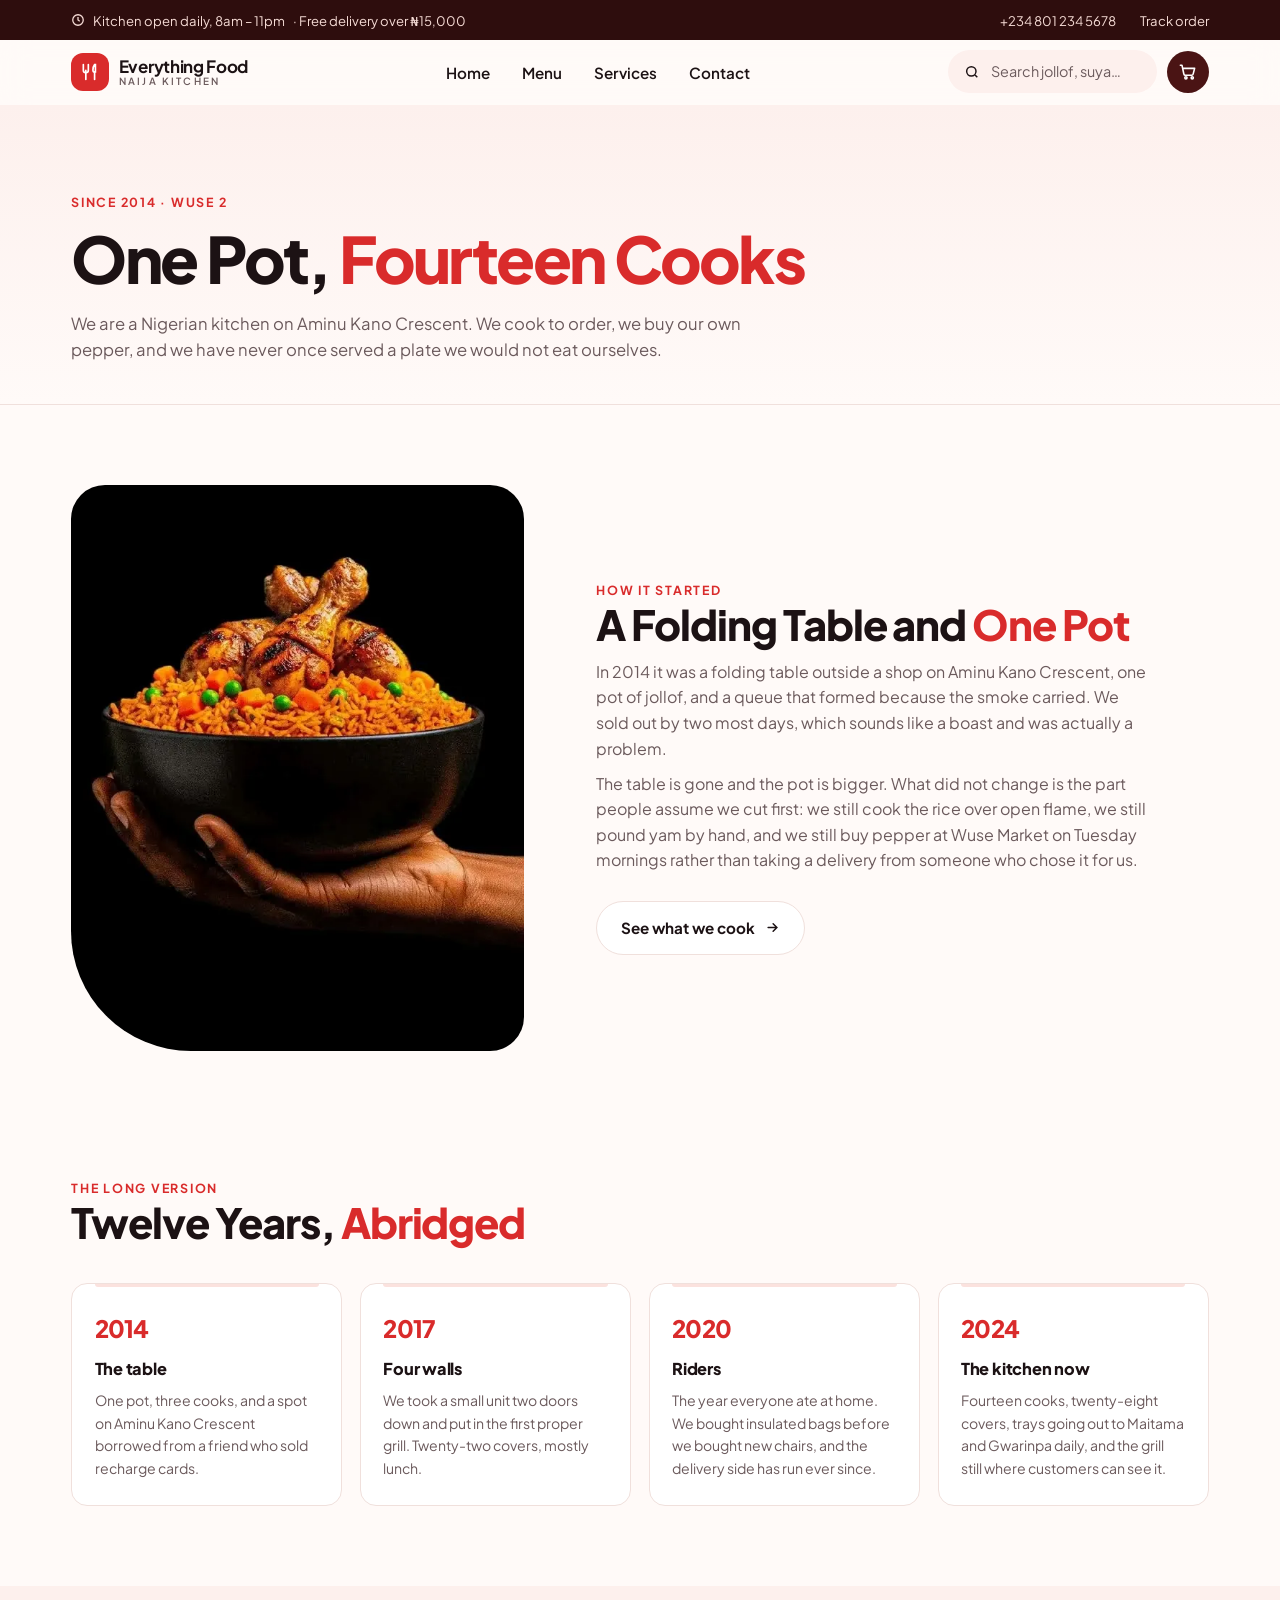
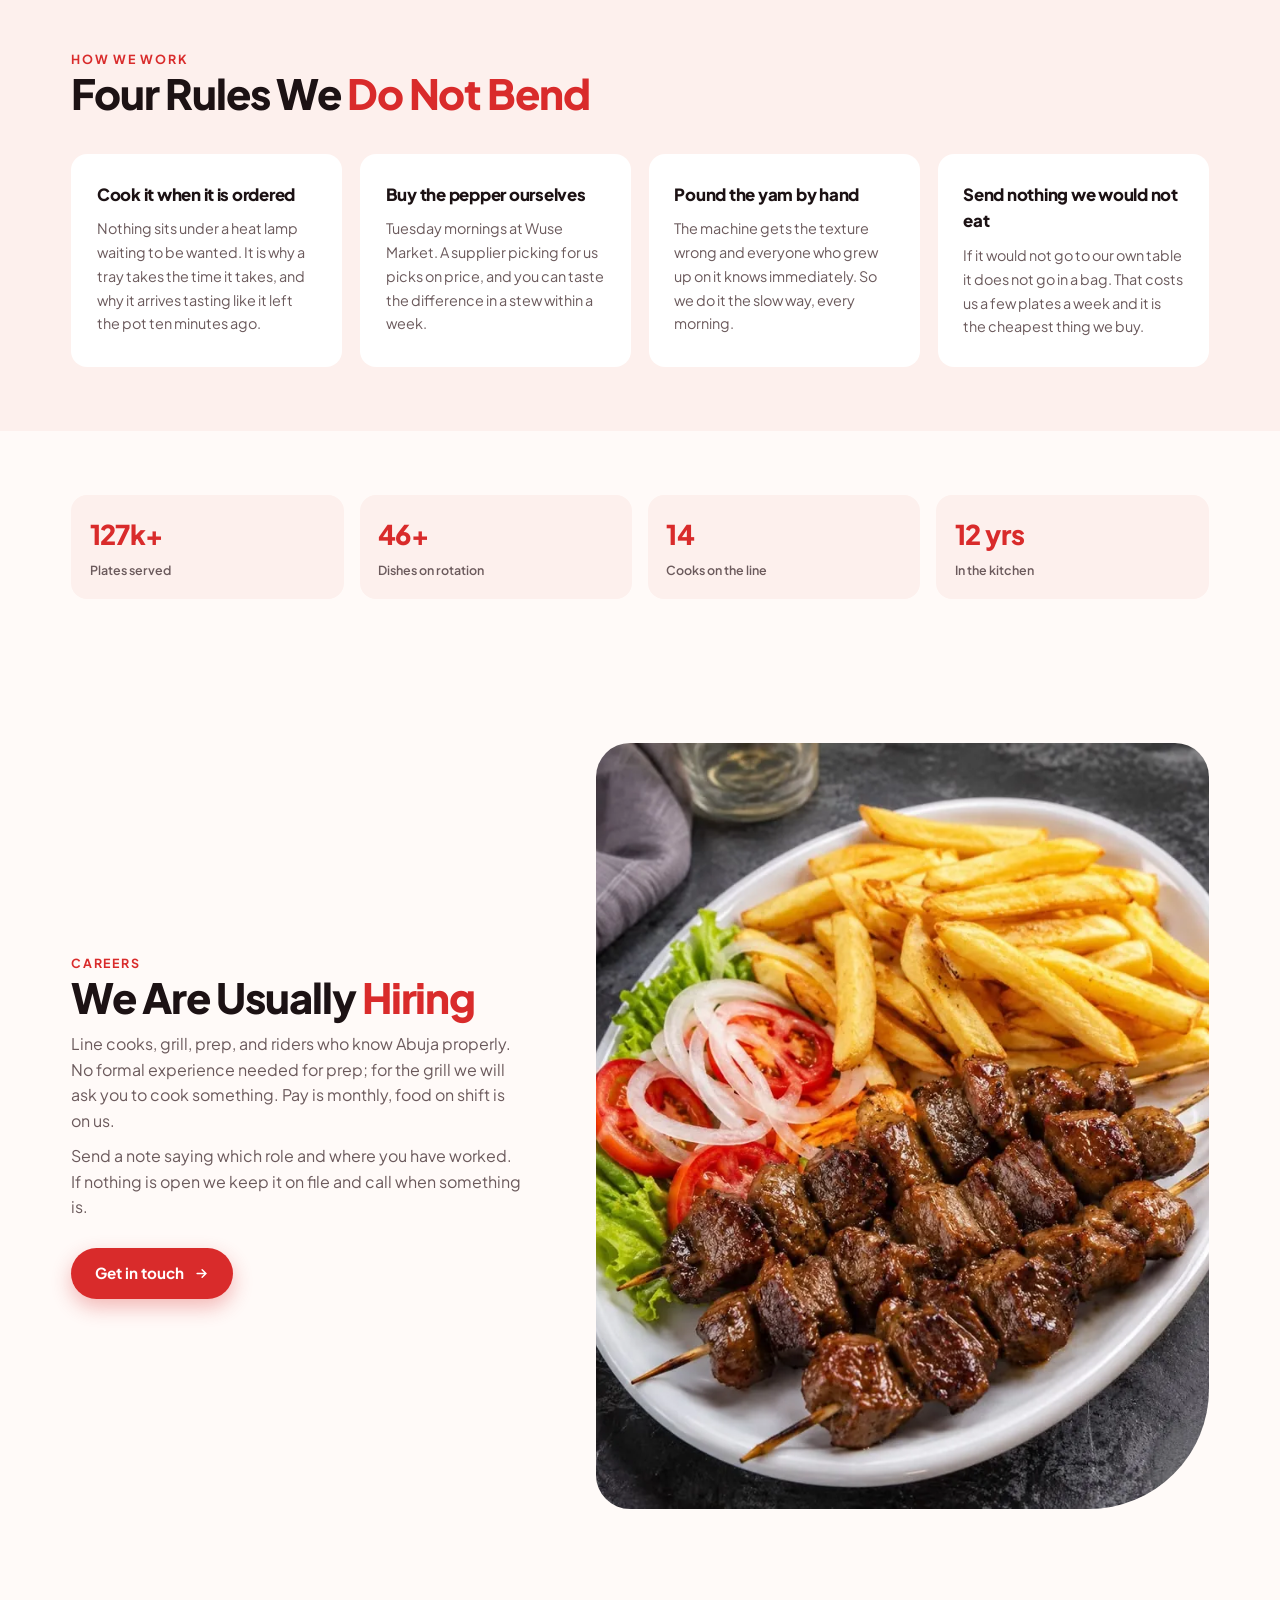
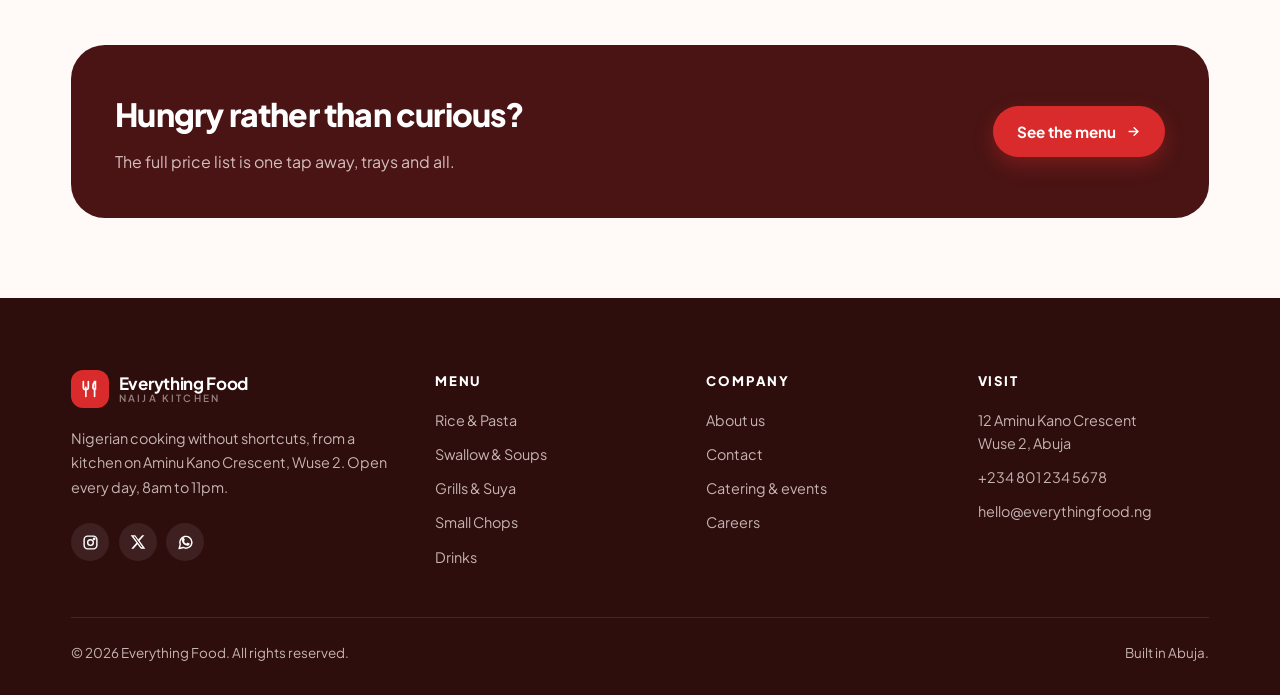
==== commit e64f4d9e: "Finish the move of Contact onto its own page Contact is a page now, so the landing page should stop " ====
--- a/about.html
+++ b/about.html
@@ -16,7 +16,7 @@
 <meta name="twitter:card" content="summary_large_image">
 
 <link rel="preload" as="font" type="font/woff2" href="/assets/font/plus-jakarta-sans.woff2" crossorigin>
-<link rel="stylesheet" href="/assets/css/style.css?v=4">
+<link rel="stylesheet" href="/assets/css/style.css?v=5">
 <script>document.documentElement.classList.remove('no-js');</script>
 </head>
 <body>
@@ -314,12 +314,6 @@
 </button>
 
 
-<div class="toast" id="toast" role="status" aria-live="polite"><span class="dot" aria-hidden="true"></span><span id="toast-text"></span></div>
-
-<button class="to-top" id="to-top" type="button" aria-label="Back to top">
-  <svg width="17" height="17" viewBox="0 0 24 24" fill="none" stroke="currentColor" stroke-width="2.4" stroke-linecap="round" aria-hidden="true"><path d="M12 19V6M6 12l6-6 6 6"/></svg>
-</button>
-
-<script src="/assets/js/main.js?v=4" defer></script>
+<script src="/assets/js/main.js?v=5" defer></script>
 </body>
 </html>
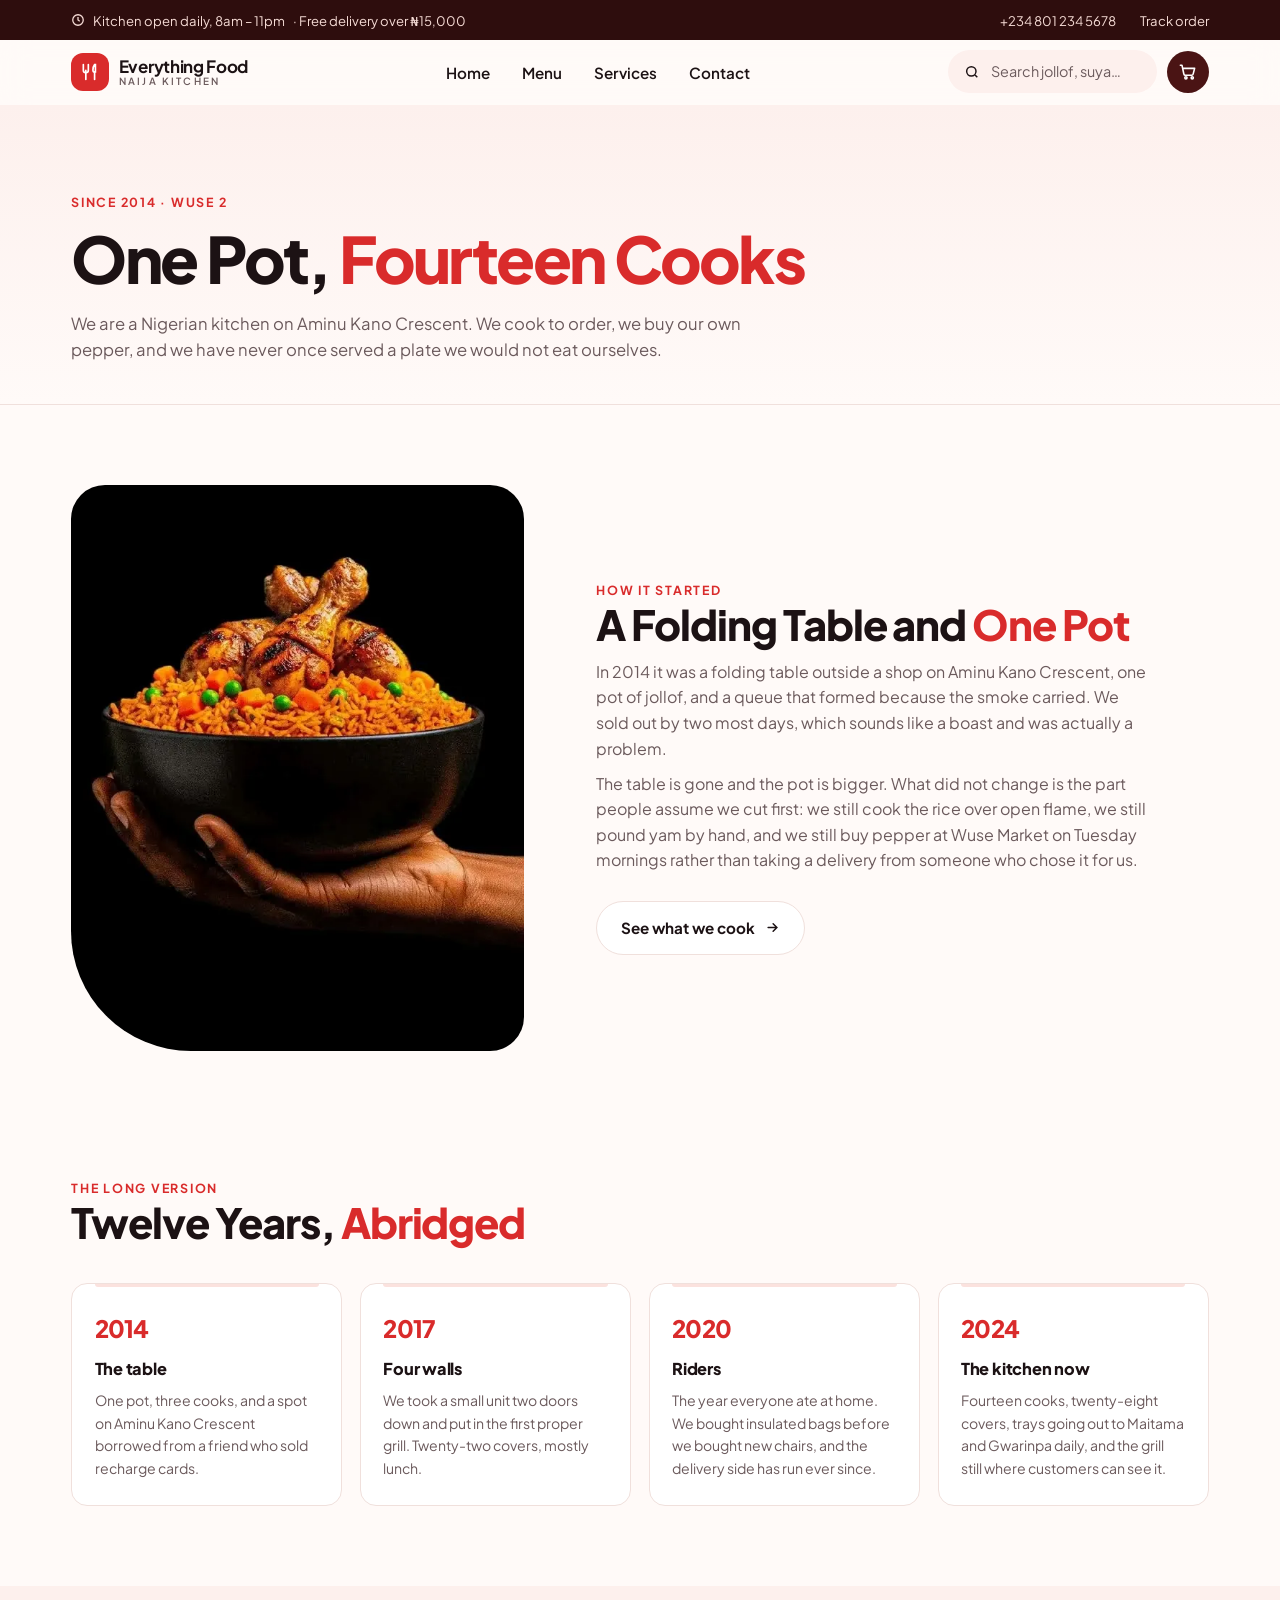
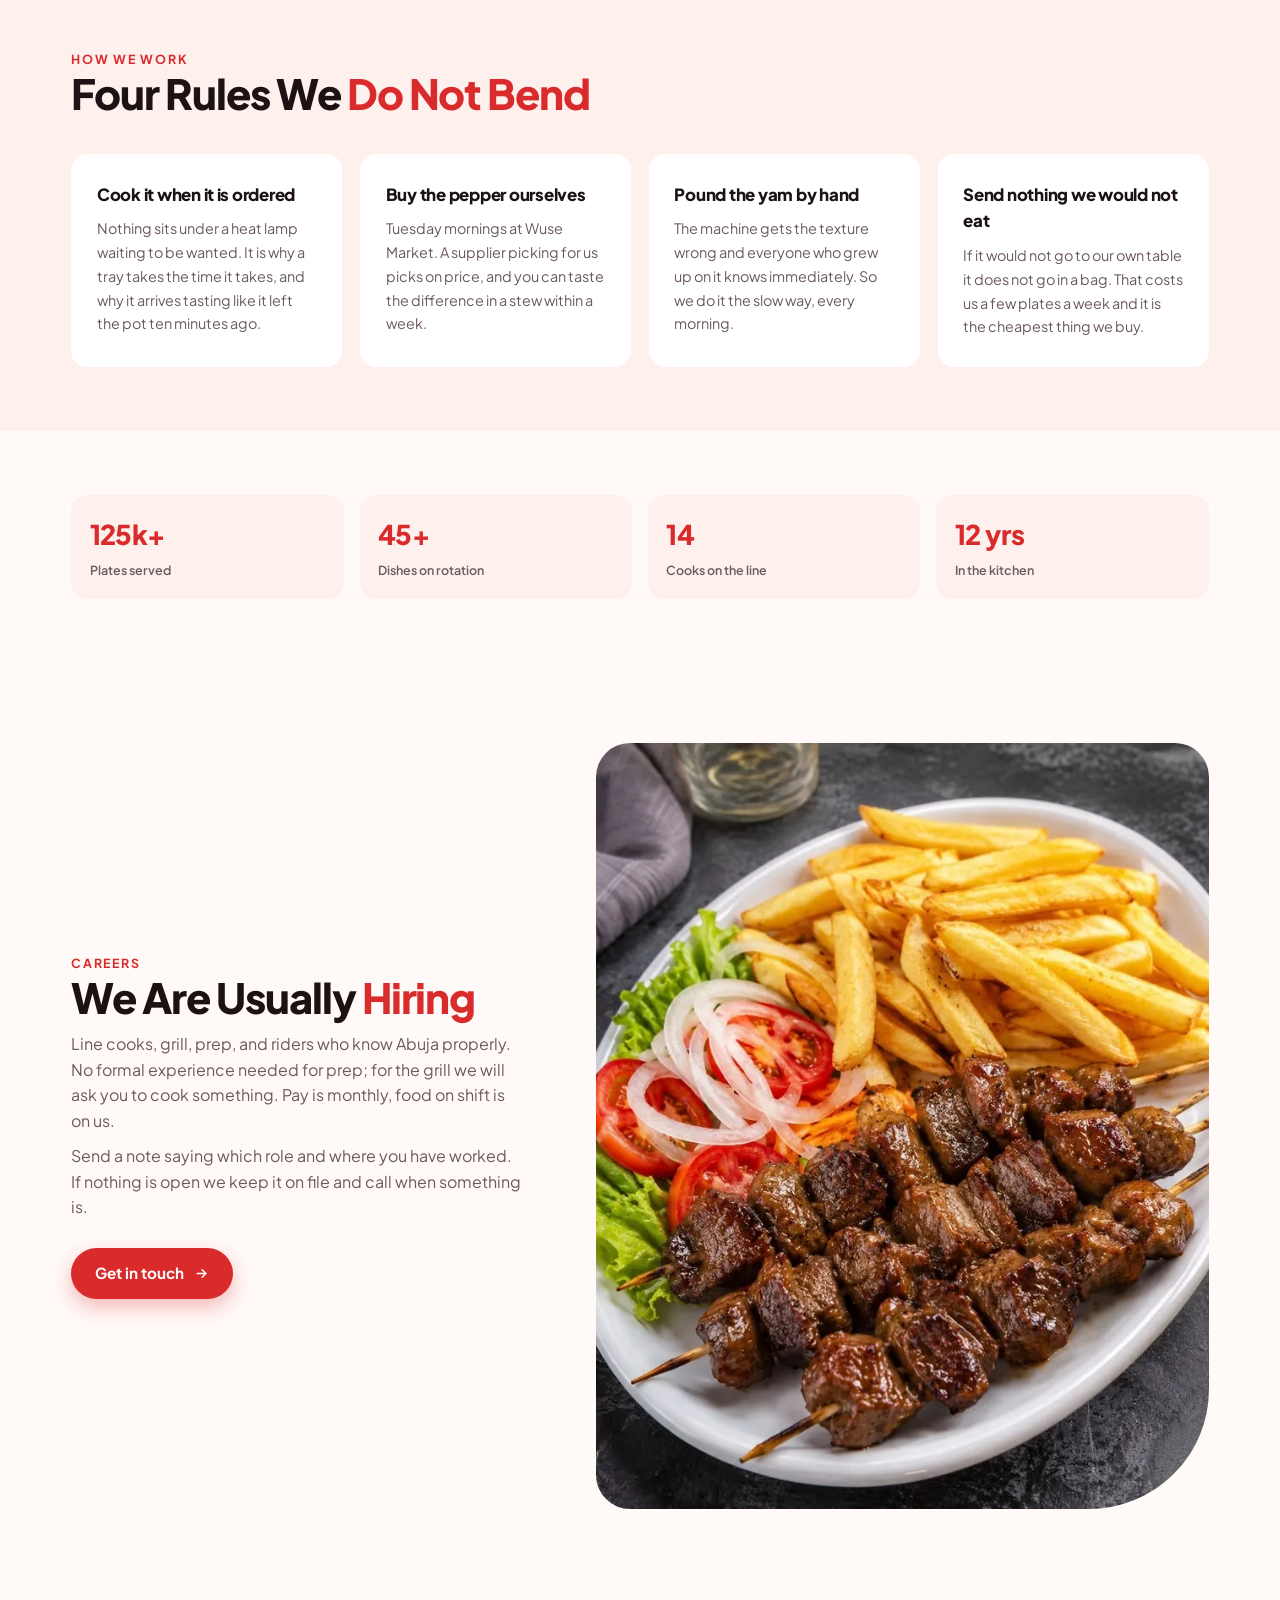
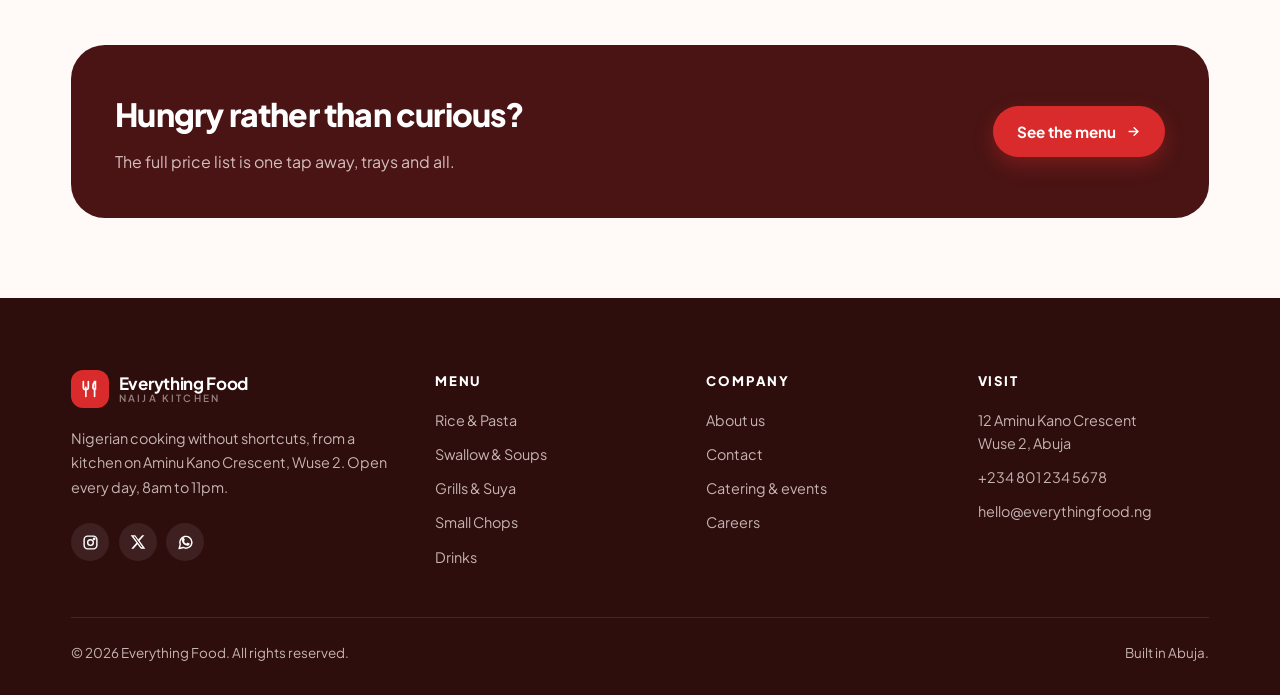
==== commit b67ef2ed: "Make the hero video start reliably The load path waited for canplay before calling play(). That orde" ====
--- a/about.html
+++ b/about.html
@@ -16,7 +16,7 @@
 <meta name="twitter:card" content="summary_large_image">
 
 <link rel="preload" as="font" type="font/woff2" href="/assets/font/plus-jakarta-sans.woff2" crossorigin>
-<link rel="stylesheet" href="/assets/css/style.css?v=5">
+<link rel="stylesheet" href="/assets/css/style.css?v=6">
 <script>document.documentElement.classList.remove('no-js');</script>
 </head>
 <body>
@@ -314,6 +314,6 @@
 </button>
 
 
-<script src="/assets/js/main.js?v=5" defer></script>
+<script src="/assets/js/main.js?v=6" defer></script>
 </body>
 </html>
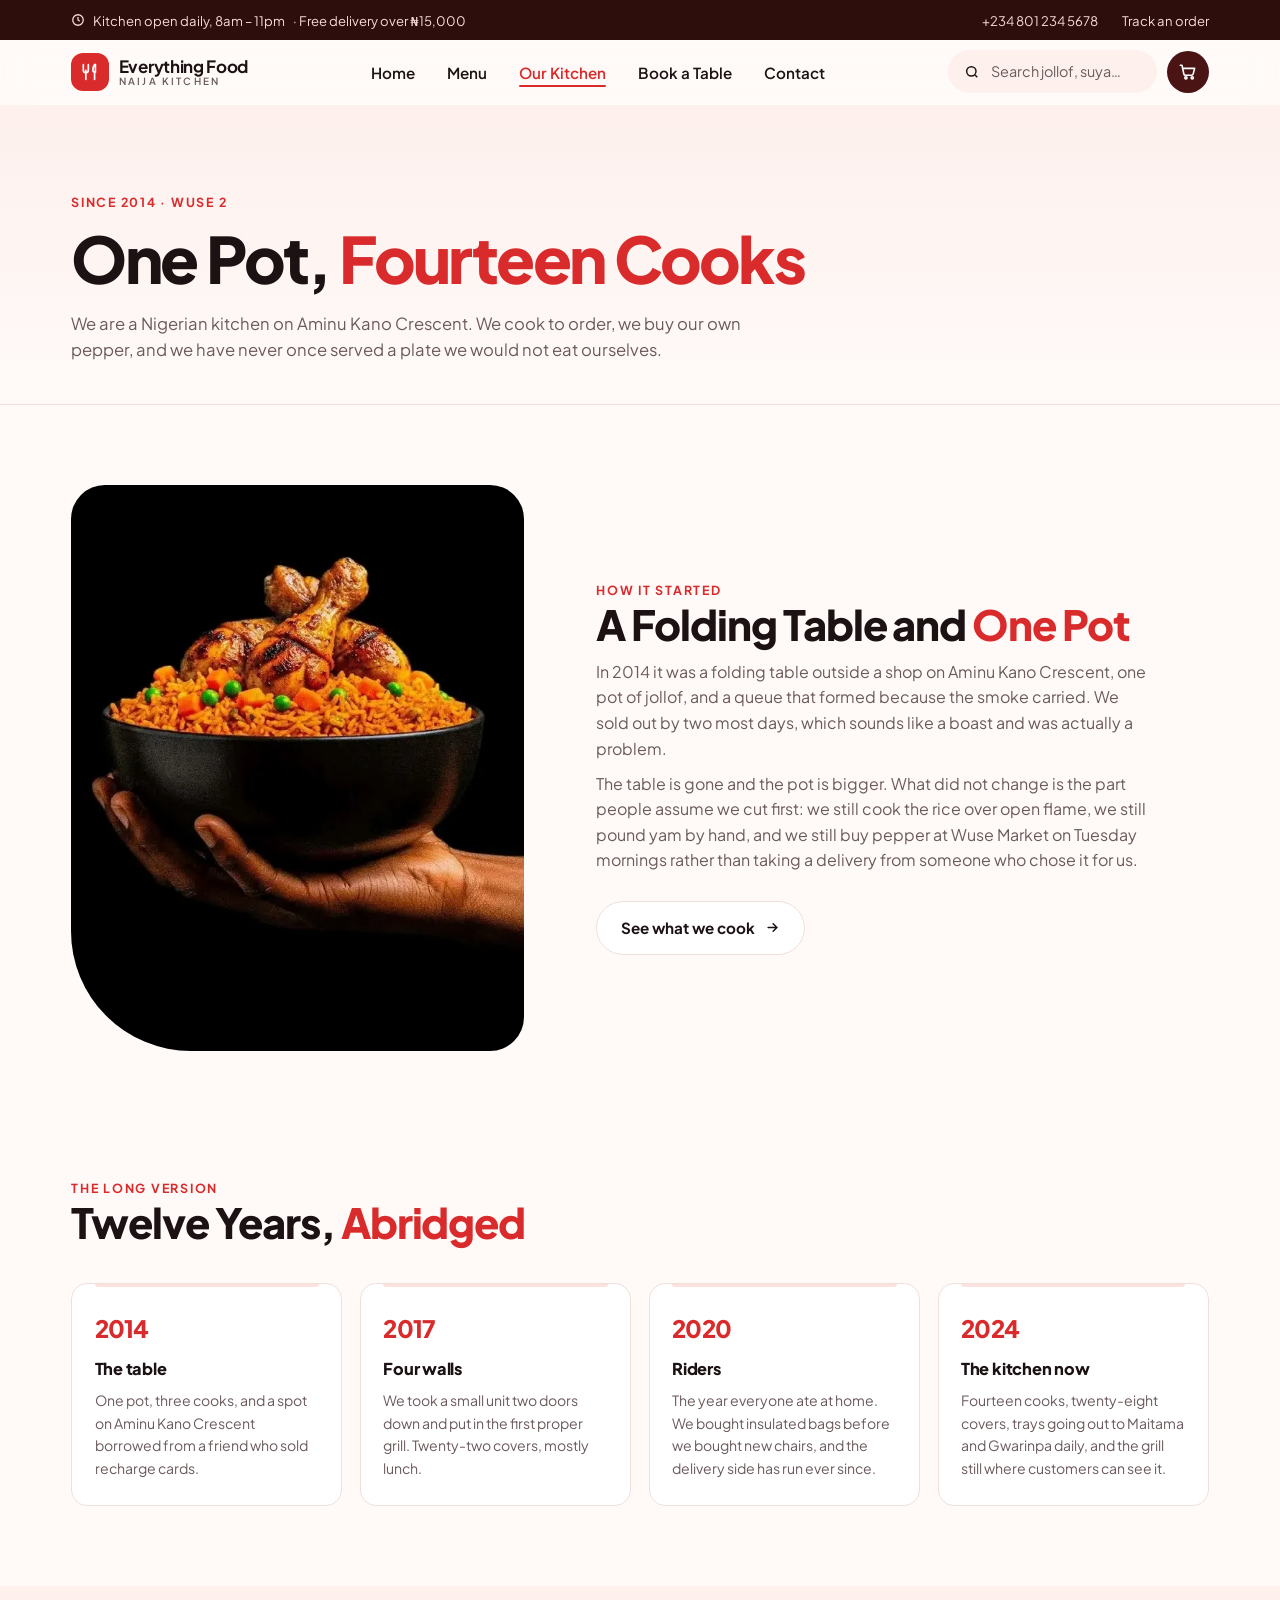
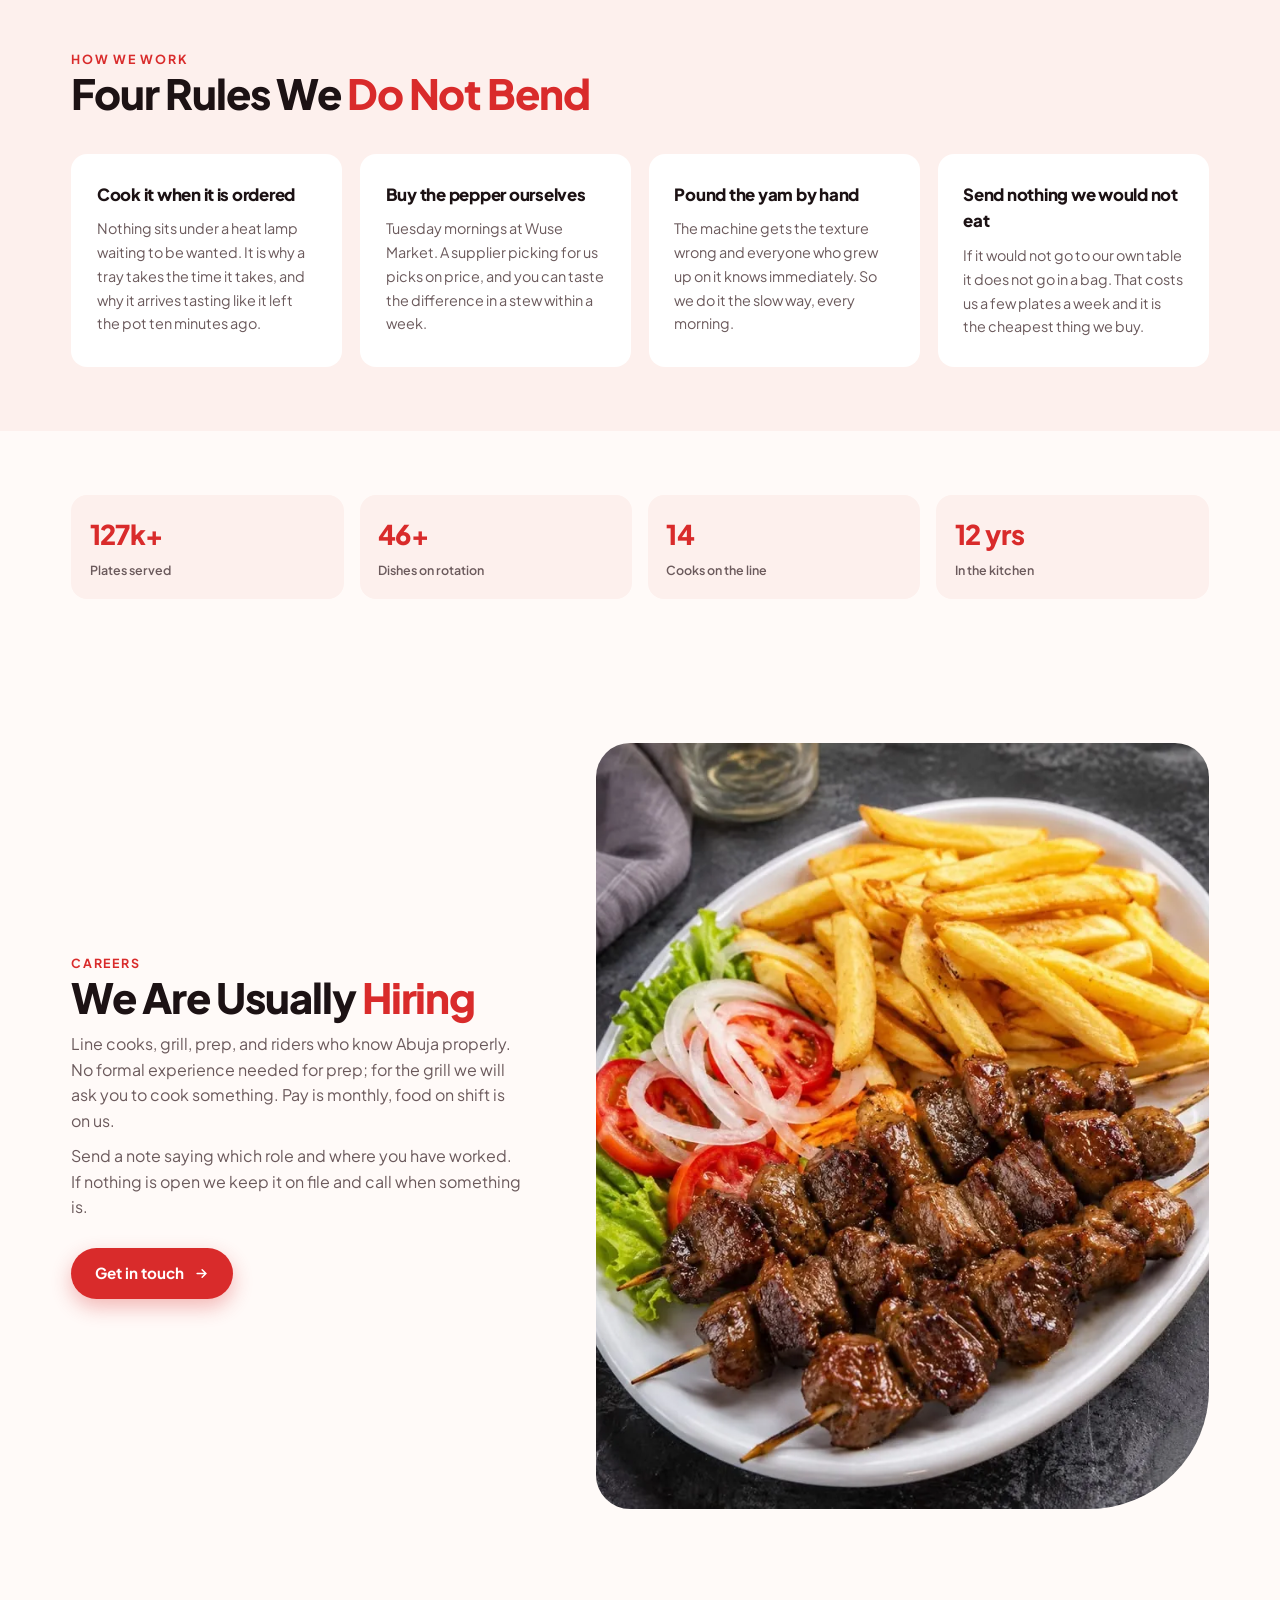
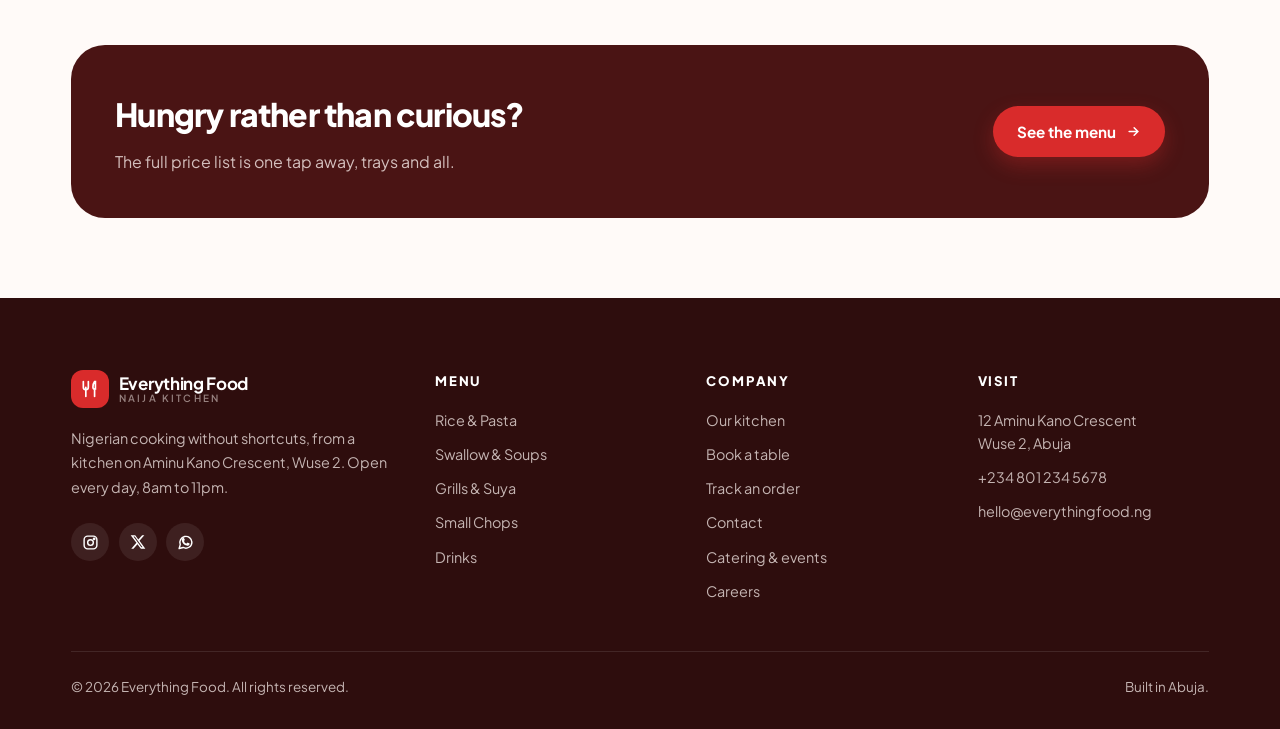
==== commit 6863de2c: "Put the cooking first, and add booking and order tracking The site read like a shop. The hero opened" ====
--- a/about.html
+++ b/about.html
@@ -16,7 +16,7 @@
 <meta name="twitter:card" content="summary_large_image">
 
 <link rel="preload" as="font" type="font/woff2" href="/assets/font/plus-jakarta-sans.woff2" crossorigin>
-<link rel="stylesheet" href="/assets/css/style.css?v=6">
+<link rel="stylesheet" href="/assets/css/style.css?v=7">
 <script>document.documentElement.classList.remove('no-js');</script>
 </head>
 <body>
@@ -32,7 +32,7 @@
     </p>
     <ul class="topbar__links">
       <li><a href="tel:+2348012345678">+234 801 234 5678</a></li>
-      <li><a href="/contact">Track order</a></li>
+      <li><a href="/track">Track an order</a></li>
     </ul>
   </div>
 </div>
@@ -54,7 +54,8 @@
       <ul class="nav__list">
         <li><a class="nav__link" href="/" data-nav aria-current="false">Home</a></li>
         <li><a class="nav__link" href="/menu" data-nav>Menu</a></li>
-        <li><a class="nav__link" href="/#services" data-nav>Services</a></li>
+        <li><a class="nav__link" href="/about" data-nav aria-current="true">Our Kitchen</a></li>
+        <li><a class="nav__link" href="/book" data-nav>Book a Table</a></li>
         <li><a class="nav__link" href="/contact" data-nav>Contact</a></li>
       </ul>
     </nav>
@@ -87,8 +88,9 @@
   <nav class="drawer__list" aria-label="Mobile">
     <a href="/">Home</a>
     <a href="/menu">Menu</a>
-    <a href="/#popular">Popular</a>
-    <a href="/#services">Services</a>
+    <a href="/about">Our Kitchen</a>
+    <a href="/book">Book a Table</a>
+    <a href="/track">Track an Order</a>
     <a href="/contact">Contact</a>
   </nav>
   <a class="btn btn--primary" href="/menu" style="margin-top:1.75rem">
@@ -283,7 +285,9 @@
       <div class="footer">
         <h4>Company</h4>
         <nav class="footer__links" aria-label="Company">
-          <a href="/about">About us</a>
+          <a href="/about">Our kitchen</a>
+          <a href="/book">Book a table</a>
+          <a href="/track">Track an order</a>
           <a href="/contact">Contact</a>
           <a href="/contact#catering">Catering &amp; events</a>
           <a href="/about#careers">Careers</a>
@@ -314,6 +318,6 @@
 </button>
 
 
-<script src="/assets/js/main.js?v=6" defer></script>
+<script src="/assets/js/main.js?v=7" defer></script>
 </body>
 </html>
--- a/assets/css/style.css
+++ b/assets/css/style.css
@@ -1243,3 +1243,90 @@
   .field-row { grid-template-columns: 1fr; }
   .contact__cards { grid-template-columns: 1fr; }
 }
+
+/* ==========================================================================
+   Routes — what to do once you have looked round
+   ========================================================================== */
+.next-step { padding-block: clamp(2.5rem, 6vw, 4rem); }
+.routes { display: grid; grid-template-columns: repeat(auto-fit, minmax(255px, 1fr)); gap: 1.1rem; margin-top: 2.25rem; }
+.route {
+  display: flex; flex-direction: column;
+  padding: 1.75rem 1.6rem;
+  border-radius: var(--r-md);
+  background: var(--paper);
+  border: 1px solid var(--line);
+  transition: transform var(--t-hover) var(--ease-out), border-color var(--t-hover) ease, box-shadow var(--t-hover) ease;
+}
+.route__icon {
+  width: 42px; height: 42px; flex: none;
+  display: grid; place-items: center;
+  border-radius: 12px; background: var(--red-50); color: var(--red-600);
+  transition: background-color var(--t-hover) ease, color var(--t-hover) ease;
+}
+.route h3 { margin-top: 1rem; font-size: 1.08rem; font-weight: 800; letter-spacing: -.015em; }
+.route p { margin-top: .5rem; font-size: .9rem; line-height: 1.6; color: var(--ink-soft); }
+.route__go {
+  display: inline-flex; align-items: center; gap: .45rem;
+  margin-top: auto; padding-top: 1.25rem;
+  font-size: .88rem; font-weight: 700; color: var(--red-600);
+}
+.route__go .arrow { transition: transform var(--t-hover) var(--ease-out); }
+@media (hover: hover) and (pointer: fine) {
+  .route:hover { transform: translateY(-5px); border-color: var(--red-100); box-shadow: var(--shadow-md); }
+  .route:hover .route__icon { background: var(--red-600); color: #fff; }
+  .route:hover .route__go .arrow { transform: translateX(4px); }
+}
+
+/* The landing grid no longer sells, so the card foot is just the price */
+.card__foot { justify-content: flex-start; }
+
+/* ==========================================================================
+   Order stages
+   ========================================================================== */
+.stages-wrap { padding-block: clamp(2rem, 5vw, 3rem) clamp(3rem, 7vw, 5rem); background: var(--red-50); }
+.stages { margin-top: 2.25rem; display: grid; gap: .6rem; }
+.stage {
+  display: grid; grid-template-columns: auto minmax(0, 1fr) auto;
+  gap: 1.25rem; align-items: center;
+  padding: 1.25rem 1.5rem;
+  border-radius: var(--r-md);
+  background: var(--paper);
+  transition: transform var(--t-hover) var(--ease-out), box-shadow var(--t-hover) ease;
+}
+.stage__num {
+  width: 44px; height: 44px; flex: none;
+  display: grid; place-items: center;
+  border-radius: 50%;
+  background: var(--maroon-800); color: #fff;
+  font-size: .9rem; font-weight: 800;
+}
+.stage__body h3 { font-size: 1rem; font-weight: 800; letter-spacing: -.015em; }
+.stage__body p { margin-top: .3rem; font-size: .88rem; line-height: 1.6; color: var(--ink-soft); }
+.stage__time {
+  flex: none; padding: .35rem .85rem;
+  border-radius: 999px; background: var(--red-50);
+  font-size: .78rem; font-weight: 800; color: var(--red-600); white-space: nowrap;
+}
+@media (hover: hover) and (pointer: fine) {
+  .stage:hover { transform: translateX(4px); box-shadow: var(--shadow-sm); }
+}
+
+/* Tracking puts the form first, since that is what the page is for */
+.contact__grid--track { grid-template-columns: 1.05fr 1fr; }
+.track-alt {
+  margin-top: 1.5rem; padding-top: 1.35rem;
+  border-top: 1px solid rgba(255,255,255,.14);
+  display: flex; align-items: center; gap: .6rem; flex-wrap: wrap;
+}
+.track-alt p { flex: 1 1 100%; font-size: .84rem; color: rgba(255,245,242,.68); }
+
+/* Date, time and select controls inherit the dark panel rather than the OS */
+.field input[type="date"], .field input[type="time"] { color-scheme: dark; }
+
+@media (max-width: 980px) {
+  .contact__grid--track { grid-template-columns: 1fr; }
+}
+@media (max-width: 620px) {
+  .stage { grid-template-columns: auto minmax(0, 1fr); gap: .9rem; }
+  .stage__time { grid-column: 2; justify-self: start; margin-top: .4rem; }
+}
